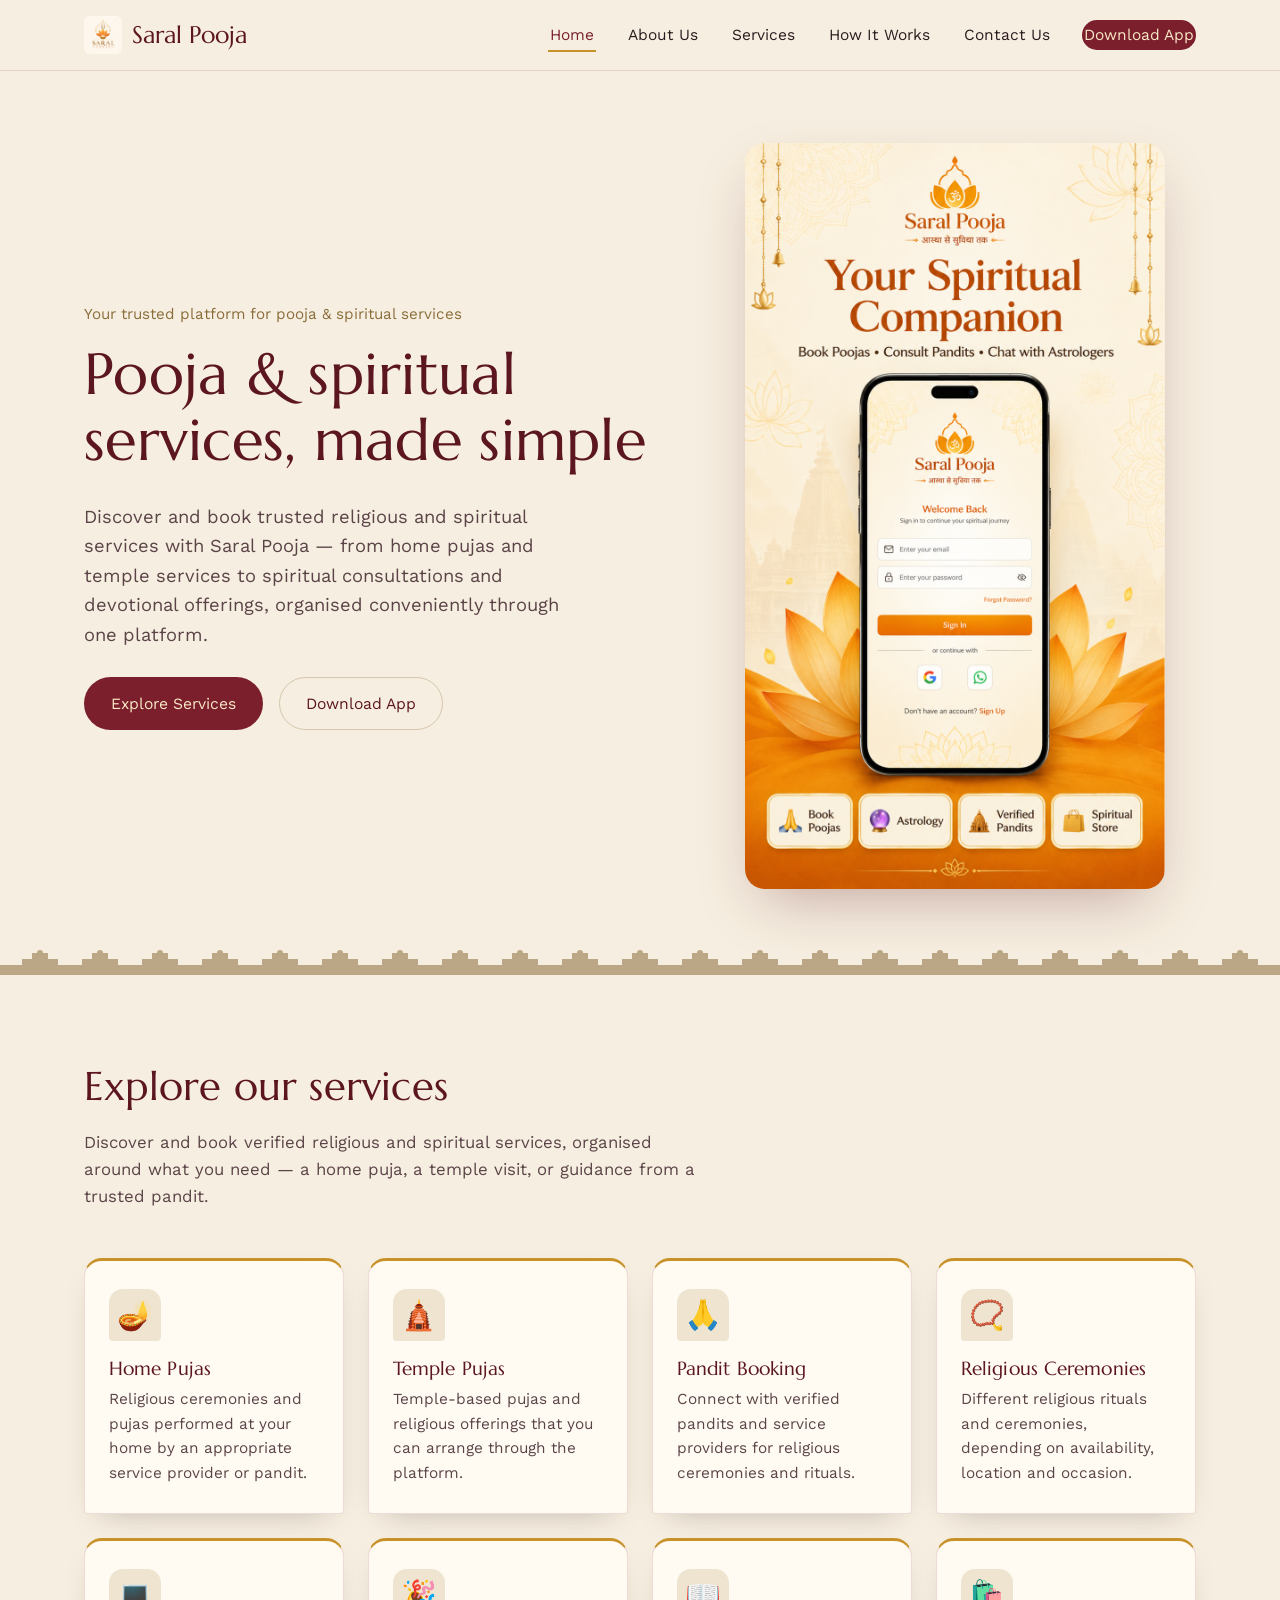
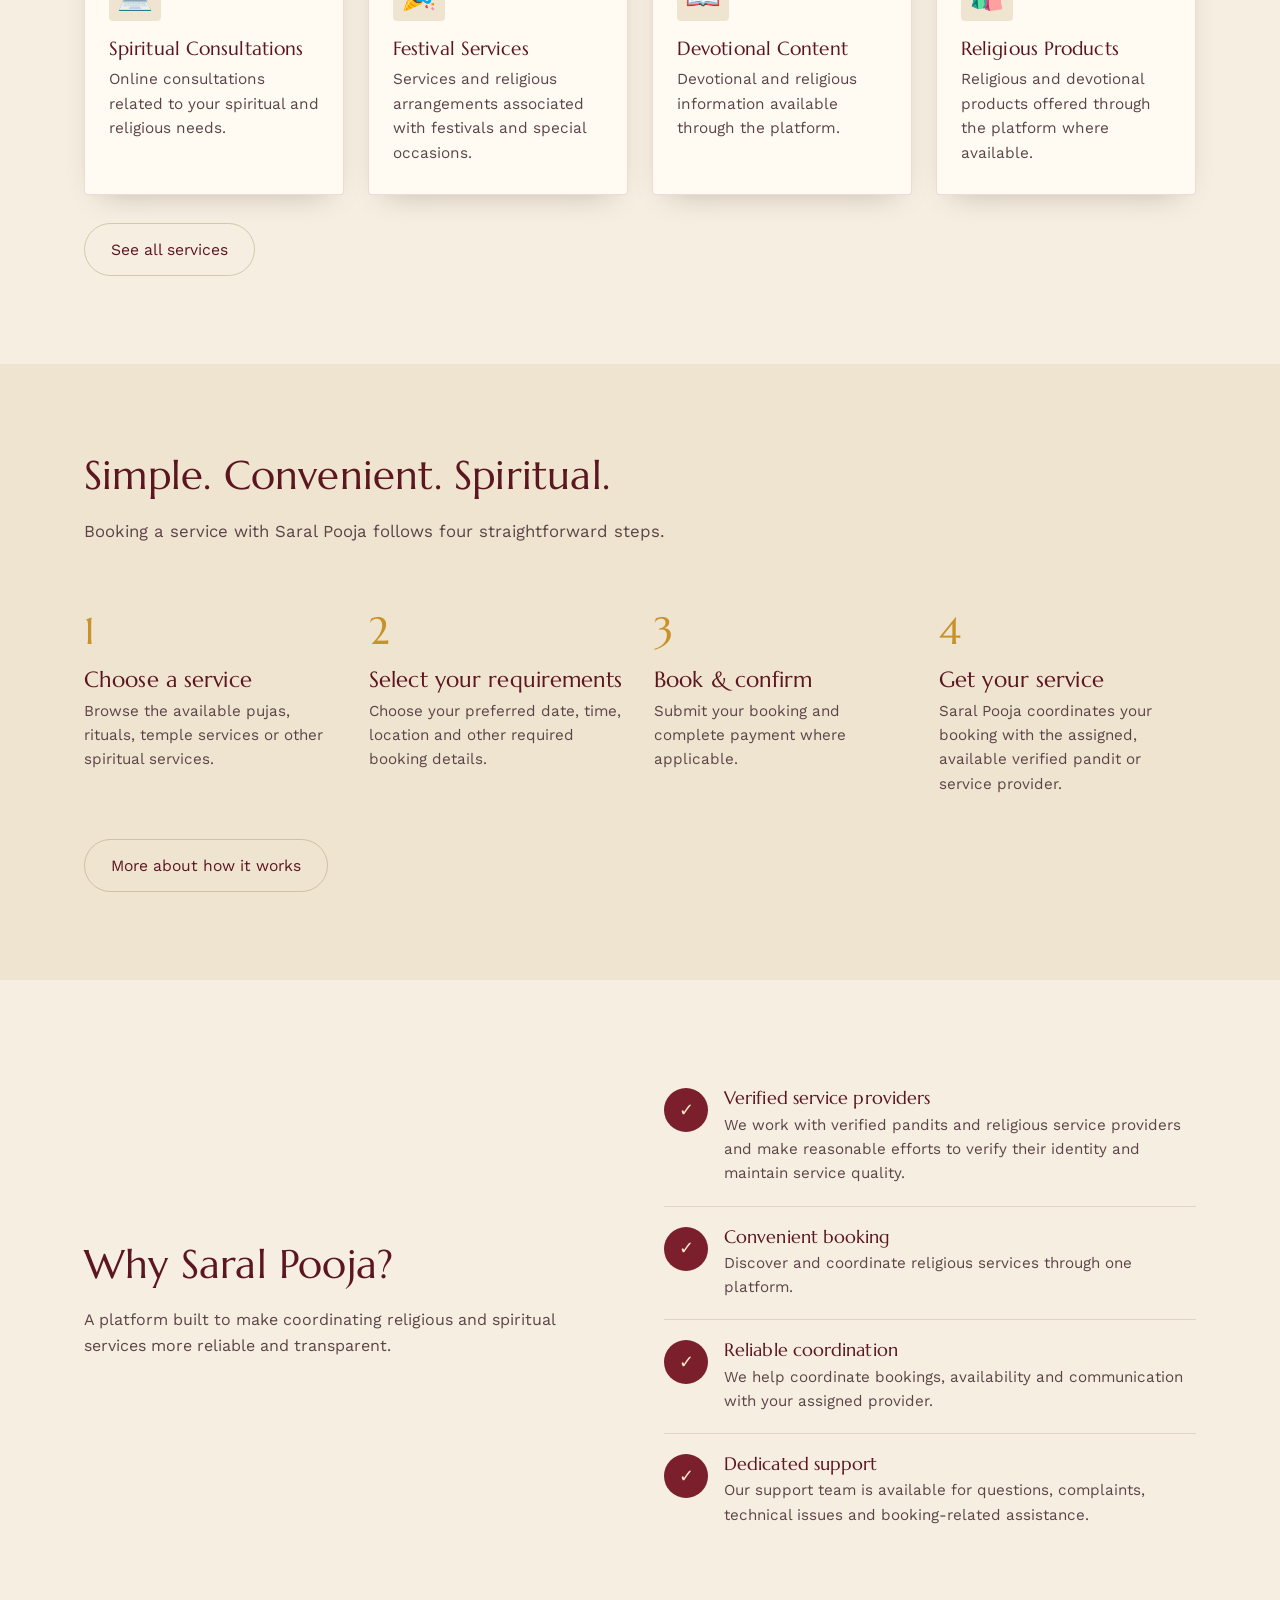
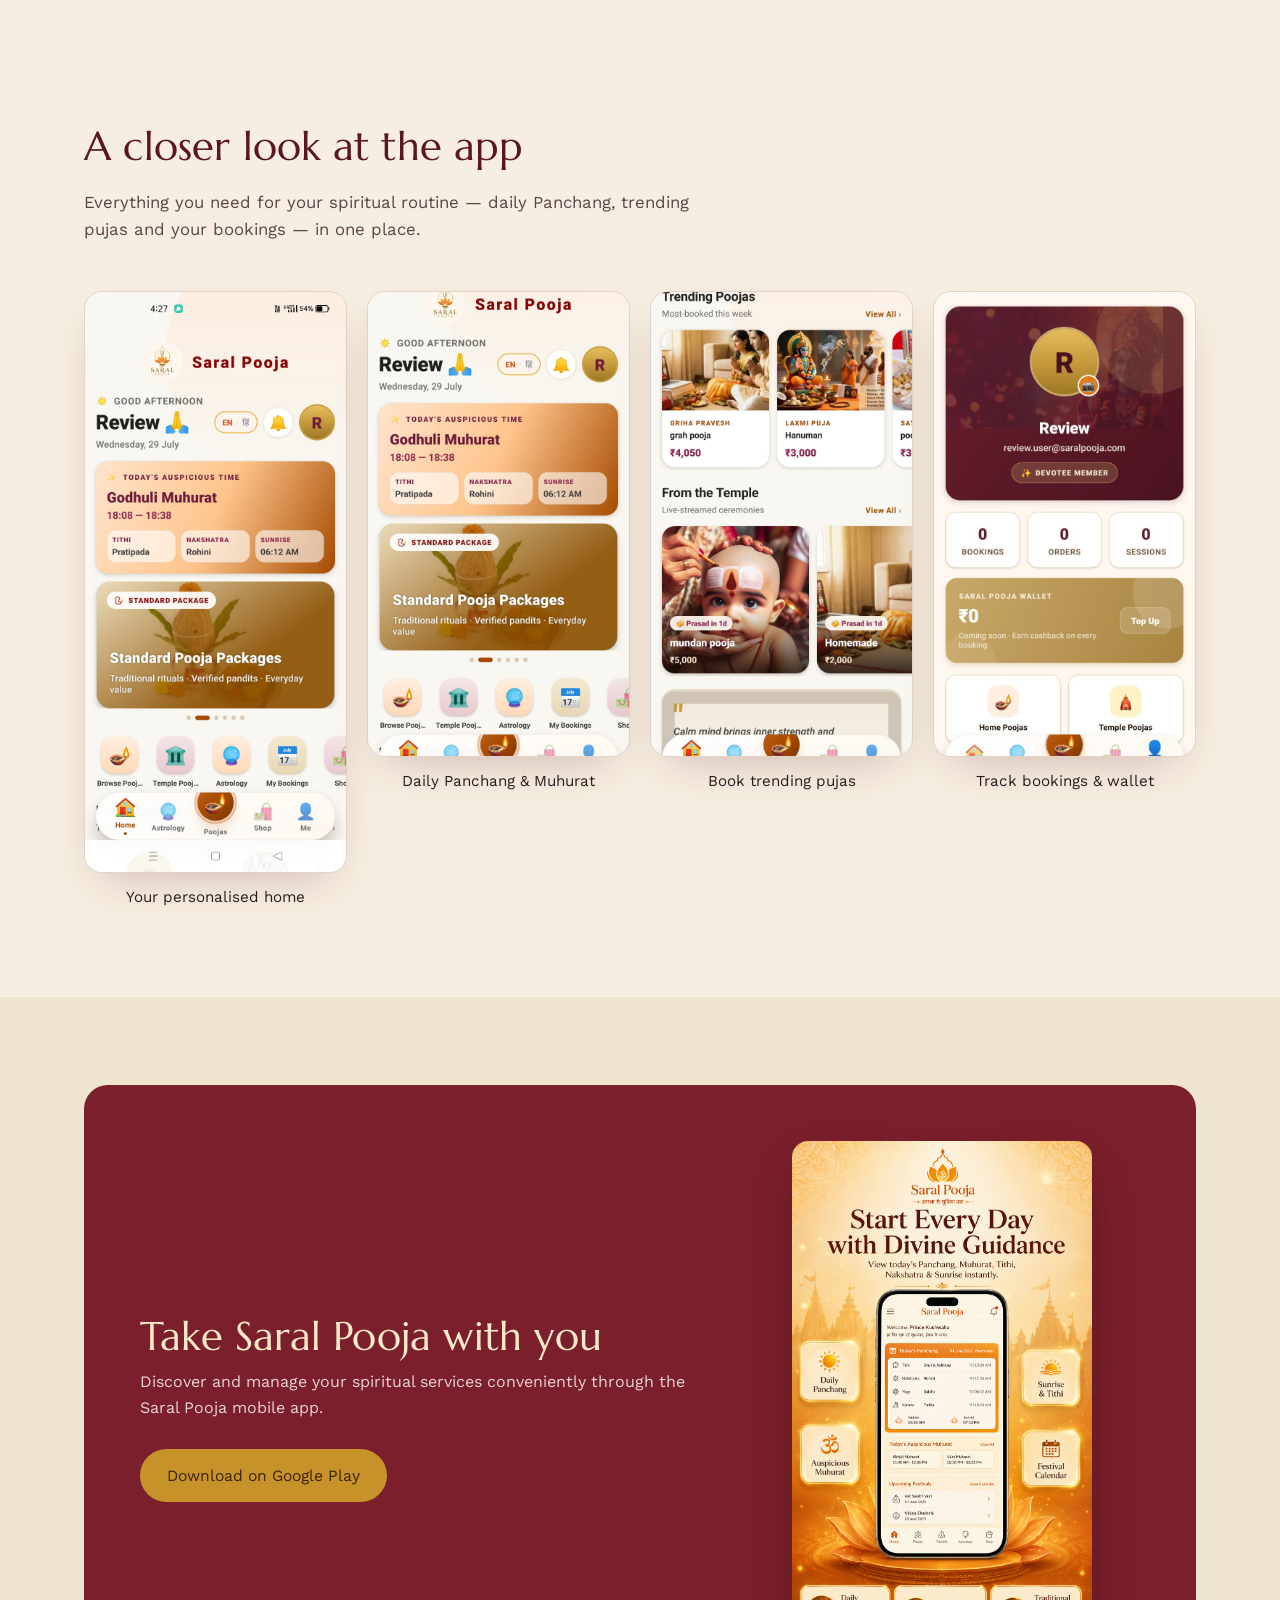
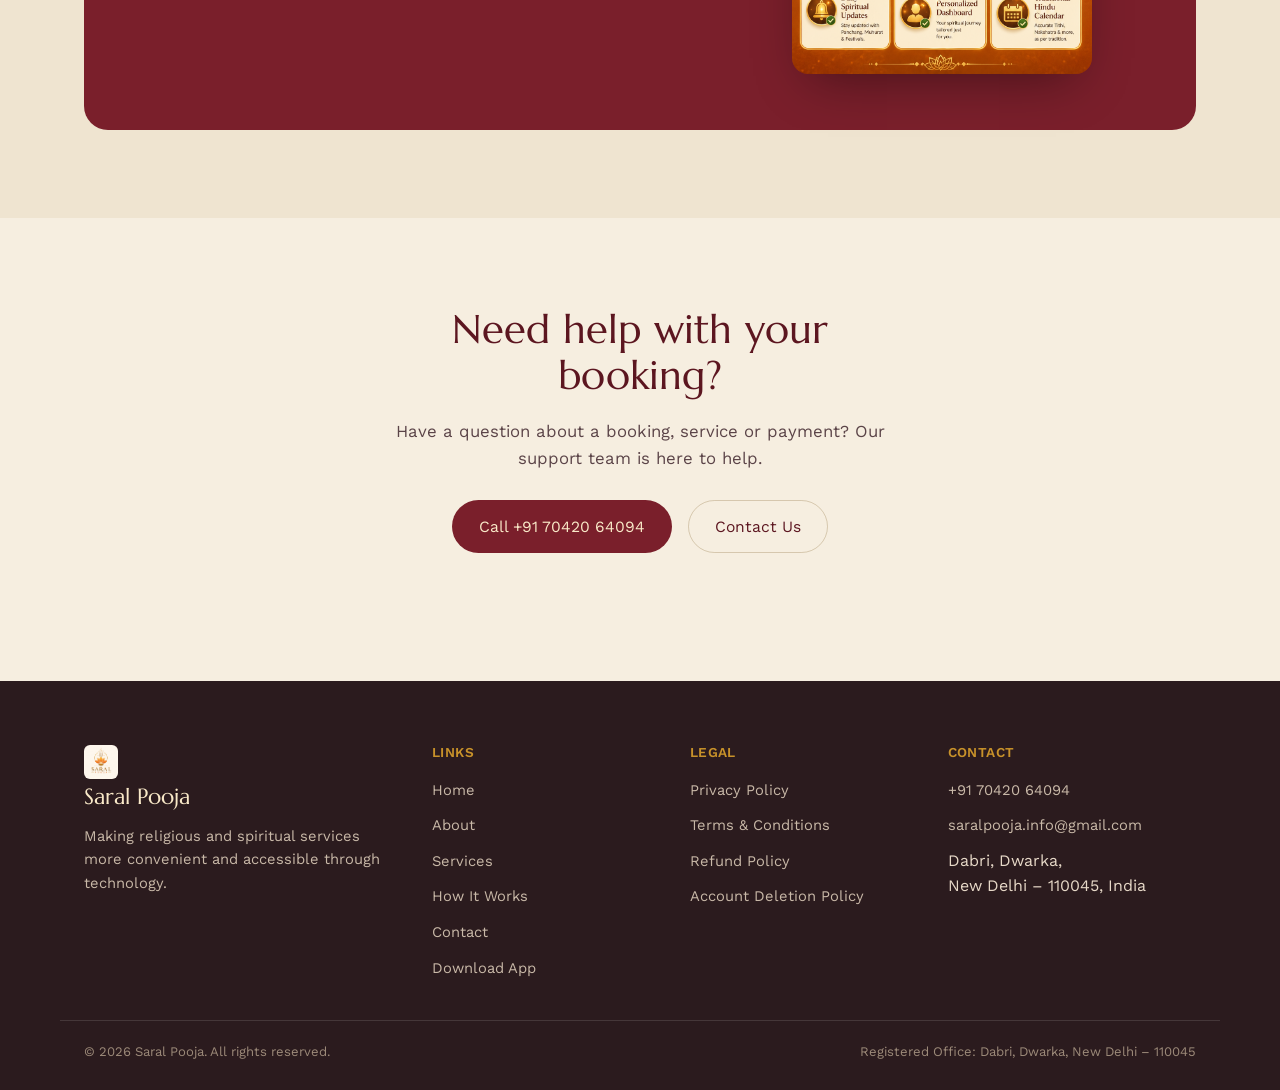
==== index.html @ f3ca4011 "first commit" ====
<!doctype html>
<html lang="en">
<head>
<meta charset="UTF-8">
<meta name="viewport" content="width=device-width, initial-scale=1.0">
<title>Saral Pooja — Pooja &amp; Spiritual Services, Made Simple</title>
<meta name="description" content="Saral Pooja makes it simple to discover and book religious and spiritual services with verified pandits and service providers.">
<link rel="preconnect" href="https://fonts.googleapis.com">
<link rel="preconnect" href="https://fonts.gstatic.com" crossorigin>
<link href="https://fonts.googleapis.com/css2?family=Marcellus&family=Work+Sans:wght@400;500;600;700&display=swap" rel="stylesheet">
<link rel="stylesheet" href="style.css">
<link rel="icon" type="image/png" href="images/sarallogo.png">
</head>
<body>
<a class="skip-link" href="#main">Skip to content</a>

<header class="site-header">
  <nav class="nav">
    <a href="index.html" class="brand">
      <img src="images/sarallogo.png" alt="Saral Pooja logo">
      Saral Pooja
    </a>
    <button class="nav-toggle" aria-label="Toggle navigation" aria-expanded="false"><span></span></button>
    <ul class="nav-links">
      <li><a href="index.html" class="active">Home</a></li>
      <li><a href="about.html">About Us</a></li>
      <li><a href="services.html">Services</a></li>
      <li><a href="how-it-works.html">How It Works</a></li>
      <li><a href="contact.html">Contact Us</a></li>
      <li><a href="download.html" class="nav-cta">Download App</a></li>
    </ul>
  </nav>
</header>

<main id="main">

  <!-- HERO -->
  <section class="hero">
    <div class="container hero-inner">
      <div>
        <div class="hero-eyebrow">Your trusted platform for pooja &amp; spiritual services</div>
        <h1>Pooja &amp; spiritual services, made simple</h1>
        <p class="lede">Discover and book trusted religious and spiritual services with Saral Pooja — from home pujas and temple services to spiritual consultations and devotional offerings, organised conveniently through one platform.</p>
        <div class="btn-row">
          <a href="services.html" class="btn btn-primary">Explore Services</a>
          <a href="download.html" class="btn btn-ghost">Download App</a>
        </div>
      </div>
      <div class="hero-art">
        <img src="images/grpahicimge2.png" alt="Saral Pooja — your spiritual companion: book poojas, consult pandits, chat with astrologers">
      </div>
    </div>
    <div class="temple-divider" aria-hidden="true"></div>
  </section>

  <!-- SERVICES -->
  <section id="services">
    <div class="container">
      <div class="section-head">
        <h2>Explore our services</h2>
        <p>Discover and book verified religious and spiritual services, organised around what you need — a home puja, a temple visit, or guidance from a trusted pandit.</p>
      </div>
      <div class="grid">
        <div class="card">
          <span class="icon">🪔</span>
          <h3>Home Pujas</h3>
          <p>Religious ceremonies and pujas performed at your home by an appropriate service provider or pandit.</p>
        </div>
        <div class="card">
          <span class="icon">🛕</span>
          <h3>Temple Pujas</h3>
          <p>Temple-based pujas and religious offerings that you can arrange through the platform.</p>
        </div>
        <div class="card">
          <span class="icon">🙏</span>
          <h3>Pandit Booking</h3>
          <p>Connect with verified pandits and service providers for religious ceremonies and rituals.</p>
        </div>
        <div class="card">
          <span class="icon">📿</span>
          <h3>Religious Ceremonies</h3>
          <p>Different religious rituals and ceremonies, depending on availability, location and occasion.</p>
        </div>
        <div class="card">
          <span class="icon">💻</span>
          <h3>Spiritual Consultations</h3>
          <p>Online consultations related to your spiritual and religious needs.</p>
        </div>
        <div class="card">
          <span class="icon">🎉</span>
          <h3>Festival Services</h3>
          <p>Services and religious arrangements associated with festivals and special occasions.</p>
        </div>
        <div class="card">
          <span class="icon">📖</span>
          <h3>Devotional Content</h3>
          <p>Devotional and religious information available through the platform.</p>
        </div>
        <div class="card">
          <span class="icon">🛍️</span>
          <h3>Religious Products</h3>
          <p>Religious and devotional products offered through the platform where available.</p>
        </div>
      </div>
      <div class="btn-row">
        <a href="services.html" class="btn btn-ghost">See all services</a>
      </div>
    </div>
  </section>

  <!-- HOW IT WORKS -->
  <section class="bg-band">
    <div class="container">
      <div class="section-head">
        <h2>Simple. Convenient. Spiritual.</h2>
        <p>Booking a service with Saral Pooja follows four straightforward steps.</p>
      </div>
      <div class="steps">
        <div class="step">
          <h3>Choose a service</h3>
          <p>Browse the available pujas, rituals, temple services or other spiritual services.</p>
        </div>
        <div class="step">
          <h3>Select your requirements</h3>
          <p>Choose your preferred date, time, location and other required booking details.</p>
        </div>
        <div class="step">
          <h3>Book &amp; confirm</h3>
          <p>Submit your booking and complete payment where applicable.</p>
        </div>
        <div class="step">
          <h3>Get your service</h3>
          <p>Saral Pooja coordinates your booking with the assigned, available verified pandit or service provider.</p>
        </div>
      </div>
      <div class="btn-row">
        <a href="how-it-works.html" class="btn btn-ghost">More about how it works</a>
      </div>
    </div>
  </section>

  <!-- WHY CHOOSE US -->
  <section>
    <div class="container split">
      <div>
        <h2>Why Saral Pooja?</h2>
        <p>A platform built to make coordinating religious and spiritual services more reliable and transparent.</p>
      </div>
      <div>
        <div class="feature">
          <span class="icon">✓</span>
          <div>
            <h3>Verified service providers</h3>
            <p>We work with verified pandits and religious service providers and make reasonable efforts to verify their identity and maintain service quality.</p>
          </div>
        </div>
        <div class="feature">
          <span class="icon">✓</span>
          <div>
            <h3>Convenient booking</h3>
            <p>Discover and coordinate religious services through one platform.</p>
          </div>
        </div>
        <div class="feature">
          <span class="icon">✓</span>
          <div>
            <h3>Reliable coordination</h3>
            <p>We help coordinate bookings, availability and communication with your assigned provider.</p>
          </div>
        </div>
        <div class="feature">
          <span class="icon">✓</span>
          <div>
            <h3>Dedicated support</h3>
            <p>Our support team is available for questions, complaints, technical issues and booking-related assistance.</p>
          </div>
        </div>
      </div>
    </div>
  </section>

  <!-- APP SCREENSHOTS -->
  <section>
    <div class="container">
      <div class="section-head">
        <h2>A closer look at the app</h2>
        <p>Everything you need for your spiritual routine — daily Panchang, trending pujas and your bookings — in one place.</p>
      </div>
      <div class="app-shots">
        <figure>
          <img src="images/imge1.jpeg" alt="App home screen with today's auspicious time">
          <figcaption>Your personalised home</figcaption>
        </figure>
        <figure>
          <img src="images/imge1169.JPG" alt="Daily Panchang, Tithi, Nakshatra and Sunrise">
          <figcaption>Daily Panchang &amp; Muhurat</figcaption>
        </figure>
        <figure>
          <img src="images/imge2169.JPG" alt="Trending poojas and live-streamed temple ceremonies">
          <figcaption>Book trending pujas</figcaption>
        </figure>
        <figure>
          <img src="images/imge4169.JPG" alt="Profile, bookings and wallet">
          <figcaption>Track bookings &amp; wallet</figcaption>
        </figure>
      </div>
    </div>
  </section>

  <!-- APP CTA -->
  <section class="bg-band">
    <div class="container">
      <div class="cta-band">
        <div>
          <h2>Take Saral Pooja with you</h2>
          <p>Discover and manage your spiritual services conveniently through the Saral Pooja mobile app.</p>
          <div class="btn-row">
            <a href="download.html" class="btn btn-gold">Download on Google Play</a>
          </div>
        </div>
        <div class="cta-art">
          <img src="images/graphicimge1.png" alt="Start every day with divine guidance — view today's Panchang, Muhurat, Tithi, Nakshatra and Sunrise instantly">
        </div>
      </div>
    </div>
  </section>

  <!-- CONTACT CTA -->
  <section>
    <div class="container">
      <div class="section-head" style="margin:0 auto; text-align:center; max-width:520px;">
        <h2>Need help with your booking?</h2>
        <p>Have a question about a booking, service or payment? Our support team is here to help.</p>
        <div class="btn-row" style="justify-content:center;">
          <a href="tel:+917042064094" class="btn btn-primary">Call +91 70420 64094</a>
          <a href="contact.html" class="btn btn-ghost">Contact Us</a>
        </div>
      </div>
    </div>
  </section>

</main>

<footer class="site-footer">
  <div class="container footer-grid">
    <div>
      <div class="footer-brand"><img src="images/sarallogo.png" alt="">Saral Pooja</div>
      <p>Making religious and spiritual services more convenient and accessible through technology.</p>
    </div>
    <div>
      <h4>LINKS</h4>
      <ul>
        <li><a href="index.html">Home</a></li>
        <li><a href="about.html">About</a></li>
        <li><a href="services.html">Services</a></li>
        <li><a href="how-it-works.html">How It Works</a></li>
        <li><a href="contact.html">Contact</a></li>
        <li><a href="download.html">Download App</a></li>
      </ul>
    </div>
    <div>
      <h4>LEGAL</h4>
      <ul>
        <li><a href="privacy-policy.html">Privacy Policy</a></li>
        <li><a href="terms.html">Terms &amp; Conditions</a></li>
        <li><a href="refund-policy.html">Refund Policy</a></li>
        <li><a href="account-deletion.html">Account Deletion Policy</a></li>
      </ul>
    </div>
    <div>
      <h4>CONTACT</h4>
      <ul>
        <li><a href="tel:+917042064094">+91 70420 64094</a></li>
        <li><a href="mailto:saralpooja.info@gmail.com">saralpooja.info@gmail.com</a></li>
        <li>Dabri, Dwarka,<br>New Delhi – 110045, India</li>
      </ul>
    </div>
  </div>
  <div class="footer-bottom">
    <span>© 2026 Saral Pooja. All rights reserved.</span>
    <span>Registered Office: Dabri, Dwarka, New Delhi – 110045</span>
  </div>
</footer>
<script src="script.js"></script>
</body>
</html>
---- style.css ----
/* =========================================================
   SARAL POOJA — Stylesheet
   Design language: temple sandstone + sindoor + marigold brass.
   Headings: Marcellus (carved, architectural serif)
   Body: Work Sans (clean, modern, highly legible)
   ========================================================= */

:root{
  /* --- Color tokens --- */
  --ink:        #2B1B1E;   /* deep maroon-black text */
  --ink-soft:   #5B4448;   /* secondary text */
  --maroon:     #7A1F2B;   /* primary brand — sindoor red */
  --maroon-dark:#5C1620;   /* hover / pressed */
  --gold:       #C8922A;   /* marigold / turmeric accent */
  --gold-light: #E8B84B;   /* highlight */
  --brass:      #8A6D3B;   /* secondary line / icon tone */
  --sandstone:  #F6EEE0;   /* page background */
  --sandstone-2:#EFE4D0;   /* slightly deeper background band */
  --card:       #FFFBF3;   /* card / surface background */
  --line:       rgba(122,31,43,0.14);
  --line-soft:  rgba(138,109,59,0.30);
  --shadow:     0 12px 30px -18px rgba(43,27,30,0.35);

  /* --- Type --- */
  --font-display: "Marcellus", "Cormorant Garamond", serif;
  --font-body: "Work Sans", -apple-system, BlinkMacSystemFont, sans-serif;

  --radius-arch: 18px 18px 4px 4px; /* doorway / arch feel on cards */
}

*, *::before, *::after{ box-sizing: border-box; }

html{ scroll-behavior: smooth; }

body{
  margin:0;
  font-family: var(--font-body);
  background: var(--sandstone);
  color: var(--ink);
  line-height: 1.6;
  -webkit-font-smoothing: antialiased;
}

img{ max-width:100%; display:block; }

a{ color: inherit; text-decoration: none; }

h1,h2,h3,h4{
  font-family: var(--font-display);
  font-weight: 400;
  color: var(--maroon-dark);
  line-height: 1.15;
  margin: 0 0 0.5em;
  letter-spacing: 0.005em;
}

h1{ font-size: clamp(2.4rem, 5vw, 3.6rem); }
h2{ font-size: clamp(1.8rem, 3.4vw, 2.5rem); }
h3{ font-size: 1.35rem; }

p{ margin: 0 0 1em; color: var(--ink-soft); max-width: 62ch; }

.container{
  width: 100%;
  max-width: 1160px;
  margin: 0 auto;
  padding: 0 24px;
}

section{ padding: 88px 0; }

.section-tight{ padding: 56px 0; }

.section-head{
  max-width: 620px;
  margin-bottom: 48px;
}

.section-head p{ font-size: 1.05rem; }

.bg-band{ background: var(--sandstone-2); }
.bg-maroon{ background: var(--maroon); color: #F6EEE0; }
.bg-maroon h1, .bg-maroon h2, .bg-maroon h3{ color: #F9E9C8; }
.bg-maroon p{ color: #E9D3D6; }

/* =========================================================
   SKIP LINK / FOCUS
   ========================================================= */
.skip-link{
  position:absolute; left:-999px; top:0; background:var(--maroon); color:#fff;
  padding:10px 16px; z-index:200; border-radius: 0 0 8px 0;
}
.skip-link:focus{ left:0; }

:focus-visible{
  outline: 2px solid var(--gold);
  outline-offset: 3px;
}

/* =========================================================
   HEADER / NAV
   ========================================================= */
.site-header{
  position: sticky; top:0; z-index: 100;
  background: rgba(246,238,224,0.92);
  backdrop-filter: blur(8px);
  border-bottom: 1px solid var(--line);
}

.nav{
  display:flex; align-items:center; justify-content:space-between;
  padding: 16px 24px;
  max-width: 1160px;
  margin: 0 auto;
}

.brand{
  display:flex; align-items:center; gap:10px;
  font-family: var(--font-display);
  font-size: 1.5rem;
  color: var(--maroon-dark);
}
.brand svg{ width:30px; height:30px; flex-shrink:0; }
.brand img{ width:38px; height:38px; flex-shrink:0; object-fit:contain; border-radius:6px; }

.nav-links{
  display:flex; align-items:center; gap:30px;
  list-style:none; margin:0; padding:0;
}
.nav-links a{
  font-size: 0.97rem;
  color: var(--ink);
  padding: 6px 2px;
  border-bottom: 2px solid transparent;
  transition: border-color .2s ease, color .2s ease;
}
.nav-links a:hover{ color: var(--maroon); }
.nav-links a.active{ color: var(--maroon); border-color: var(--gold); }

.nav-cta{
  background: var(--maroon);
  color: #F9E9C8 !important;
  padding: 10px 20px;
  border-radius: 999px;
  font-size: 0.92rem;
  border-bottom: none !important;
  transition: background .2s ease;
}
.nav-cta:hover{ background: var(--maroon-dark); }

.nav-toggle{
  display:none;
  background:none; border:none; cursor:pointer;
  width: 40px; height:40px;
  align-items:center; justify-content:center;
}
.nav-toggle span, .nav-toggle::before, .nav-toggle::after{
  content:""; display:block; width:22px; height:2px; background:var(--maroon-dark);
  position:relative; transition: transform .2s ease, opacity .2s ease;
}
.nav-toggle::before{ transform: translateY(-7px); }
.nav-toggle::after{ transform: translateY(5px); }
.nav-toggle.open span{ opacity:0; }
.nav-toggle.open::before{ transform: rotate(45deg); }
.nav-toggle.open::after{ transform: rotate(-45deg) translateY(0); top:-2px; }

@media (max-width: 860px){
  .nav-toggle{ display:flex; }
  .nav-links{
    position:absolute; top:100%; left:0; right:0;
    background: var(--card);
    flex-direction:column; align-items:flex-start;
    padding: 12px 24px 24px;
    border-bottom: 1px solid var(--line);
    display:none;
    gap: 14px;
  }
  .nav-links.open{ display:flex; }
  .nav-cta{ margin-top:6px; }
}

/* =========================================================
   BUTTONS
   ========================================================= */
.btn{
  display:inline-flex; align-items:center; gap:8px;
  padding: 13px 26px;
  border-radius: 999px;
  font-size: 0.98rem;
  font-family: var(--font-body);
  cursor:pointer;
  border: 1px solid transparent;
  transition: transform .15s ease, background .2s ease, color .2s ease, border-color .2s ease;
}
.btn:hover{ transform: translateY(-1px); }

.btn-primary{ background: var(--maroon); color: #F9E9C8; }
.btn-primary:hover{ background: var(--maroon-dark); }

.btn-ghost{
  background: transparent; color: var(--maroon-dark);
  border-color: var(--line-soft);
}
.btn-ghost:hover{ border-color: var(--maroon); }

.btn-gold{ background: var(--gold); color: #3B2405; }
.btn-gold:hover{ background: var(--gold-light); }

.btn-row{ display:flex; gap:16px; flex-wrap:wrap; margin-top: 28px; }

/* =========================================================
   HERO
   ========================================================= */
.hero{
  padding: 72px 0 0;
  overflow:hidden;
}
.hero-inner{
  display:grid;
  grid-template-columns: 1.1fr 0.9fr;
  gap: 40px;
  align-items:center;
}
.hero-eyebrow{
  color: var(--brass);
  font-size: 0.95rem;
  margin-bottom: 14px;
}
.hero p.lede{ font-size: 1.15rem; max-width: 46ch; }

.hero-art{ display:flex; justify-content:center; }
.hero-art svg{ width: 100%; max-width: 420px; height:auto; }
.hero-art img{ width:100%; max-width:420px; height:auto; border-radius:20px; box-shadow:0 24px 60px -18px rgba(92,22,32,0.35); }

/* App screenshots gallery */
.app-shots{ display:grid; grid-template-columns:repeat(4,1fr); gap:20px; margin-top:10px; }
.app-shots figure{ margin:0; text-align:center; }
.app-shots img{
  width:100%; height:auto; border-radius:18px;
  border:1px solid var(--line);
  box-shadow:0 18px 44px -20px rgba(92,22,32,0.3);
}
.app-shots figcaption{ margin-top:12px; font-size:0.95rem; color:var(--ink); }
@media (max-width: 900px){ .app-shots{ grid-template-columns:repeat(2,1fr); } }
@media (max-width: 480px){ .app-shots{ grid-template-columns:1fr; max-width:320px; margin-inline:auto; } }
.footer-brand img{ width:34px; height:34px; vertical-align:middle; margin-right:8px; border-radius:6px; }
.cta-art{ display:flex; justify-content:center; }
.cta-art img{ width:100%; max-width:300px; height:auto; border-radius:16px; box-shadow:0 20px 50px -18px rgba(0,0,0,0.45); }

@media (max-width: 860px){
  .hero-inner{ grid-template-columns: 1fr; }
  .hero-art{ order:-1; max-width: 280px; margin: 0 auto 12px; }
}

/* Signature temple-skyline divider — used once, deliberately */
.temple-divider{
  width:100%; height: 30px;
  margin-top: 56px;
  background-repeat: repeat-x;
  background-position: bottom;
  background-size: 60px 30px;
  background-image: url("data:image/svg+xml;utf8,<svg xmlns='http://www.w3.org/2000/svg' width='60' height='30' viewBox='0 0 60 30'><path d='M0 30 L0 20 L12 20 L12 14 L22 14 L22 8 L27 8 A3 3 0 0 1 33 8 L38 8 L38 14 L48 14 L48 20 L60 20 L60 30 Z' fill='%238A6D3B' opacity='0.55'/></svg>");
}

/* =========================================================
   CARDS — service cards use an "arch/doorway" silhouette
   ========================================================= */
.grid{
  display:grid;
  gap: 24px;
  grid-template-columns: repeat(4, 1fr);
}
@media (max-width: 980px){ .grid{ grid-template-columns: repeat(2, 1fr); } }
@media (max-width: 560px){ .grid{ grid-template-columns: 1fr; } }

.grid-3{ grid-template-columns: repeat(3, 1fr); }
@media (max-width: 980px){ .grid-3{ grid-template-columns: repeat(2,1fr);} }
@media (max-width: 560px){ .grid-3{ grid-template-columns: 1fr; } }

.card{
  background: var(--card);
  border: 1px solid var(--line);
  border-top: 3px solid var(--gold);
  border-radius: var(--radius-arch);
  padding: 28px 24px;
  box-shadow: var(--shadow);
}

.card .icon{
  font-size: 1.8rem;
  display:inline-flex;
  width: 52px; height:52px;
  align-items:center; justify-content:center;
  background: var(--sandstone-2);
  border-radius: 14px 14px 4px 4px;
  margin-bottom: 16px;
}

.card h3{ margin-bottom: 8px; font-size: 1.2rem; }
.card p{ font-size: 0.96rem; margin-bottom: 0; }
.card .avail{
  display:block; margin-top:10px; font-size: 0.82rem; color: var(--brass);
  font-style: italic;
}

/* =========================================================
   STEPS (How it works) — numbering is justified: real sequence
   ========================================================= */
.steps{
  display:grid; grid-template-columns: repeat(4, 1fr); gap: 28px;
  counter-reset: step;
}
@media (max-width: 860px){ .steps{ grid-template-columns: repeat(2,1fr);} }
@media (max-width: 560px){ .steps{ grid-template-columns: 1fr;} }

.step{ position:relative; padding-top: 8px; }
.step::before{
  counter-increment: step;
  content: counter(step);
  font-family: var(--font-display);
  font-size: 2.4rem;
  color: var(--gold);
  display:block;
  margin-bottom: 6px;
}
.step h3{ margin-bottom:6px; }
.step p{ font-size: 0.95rem; }

/* =========================================================
   WHY / FEATURE LIST
   ========================================================= */
.feature{
  display:flex; gap:16px; align-items:flex-start;
  padding: 20px 0;
  border-bottom: 1px solid var(--line);
}
.feature:last-child{ border-bottom:none; }
.feature .icon{
  flex-shrink:0; width:44px; height:44px; border-radius:50%;
  background: var(--maroon); color:#F9E9C8;
  display:flex; align-items:center; justify-content:center;
  font-family: var(--font-display); font-size:1.1rem;
}
.feature h3{ font-size: 1.1rem; margin-bottom:4px; }
.feature p{ margin:0; font-size:0.95rem; }

/* =========================================================
   APP / CONTACT CTA BAND
   ========================================================= */
.cta-band{
  background: var(--maroon);
  border-radius: 24px;
  padding: 56px;
  color: #F9E9C8;
  display:grid; grid-template-columns: 1.3fr 0.9fr; gap: 32px; align-items:center;
}
.cta-band h2{ color:#F9E9C8; margin-bottom: 10px; }
.cta-band p{ color:#E9D3D6; }
@media (max-width: 780px){ .cta-band{ grid-template-columns:1fr; padding: 36px 24px; text-align:left;} }

.placeholder-note{
  font-size: 0.8rem; color: var(--brass); font-style: italic; margin-top: 10px;
}

/* =========================================================
   FOOTER
   ========================================================= */
.site-footer{
  background: var(--ink);
  color: #E7D9C8;
  padding: 64px 0 28px;
  margin-top: 40px;
}
.footer-grid{
  display:grid; grid-template-columns: 1.4fr 1fr 1fr 1.1fr; gap: 32px;
}
@media (max-width: 780px){ .footer-grid{ grid-template-columns: 1fr 1fr; } }
@media (max-width: 480px){ .footer-grid{ grid-template-columns: 1fr; } }

.footer-grid h4{
  font-family: var(--font-body); font-weight:600; font-size:0.85rem;
  letter-spacing: 0.03em; color: #C8922A; margin-bottom: 16px;
}
.footer-brand{ font-family: var(--font-display); font-size:1.4rem; color:#F9E9C8; margin-bottom:10px; }
.footer-grid p, .footer-grid a{ color:#C9B9A8; font-size:0.92rem; }
.footer-grid ul{ list-style:none; margin:0; padding:0; display:flex; flex-direction:column; gap:10px; }
.footer-grid a:hover{ color:#F9E9C8; }

.footer-bottom{
  max-width:1160px; margin: 40px auto 0; padding: 20px 24px 0;
  border-top: 1px solid rgba(255,255,255,0.12);
  font-size: 0.82rem; color:#9C8A79;
  display:flex; justify-content:space-between; flex-wrap:wrap; gap:10px;
}

/* =========================================================
   LEGAL / POLICY PAGES
   ========================================================= */
.legal-header{
  background: var(--sandstone-2);
  padding: 64px 0 40px;
  border-bottom: 1px solid var(--line);
}
.legal-header .dates{ color: var(--brass); font-size: 0.92rem; }

.legal-body{ padding: 56px 0 96px; }
.legal-layout{ display:grid; grid-template-columns: 260px 1fr; gap: 56px; align-items:start; }
@media (max-width: 900px){ .legal-layout{ grid-template-columns: 1fr; } }

.legal-toc{
  position: sticky; top: 100px;
  background: var(--card);
  border: 1px solid var(--line);
  border-radius: var(--radius-arch);
  padding: 20px;
  max-height: 70vh;
  overflow-y:auto;
}
.legal-toc h4{ font-size:0.82rem; letter-spacing:0.03em; color:var(--brass); margin-bottom:12px; }
.legal-toc ol{ margin:0; padding-left: 18px; display:flex; flex-direction:column; gap:8px; }
.legal-toc a{ font-size: 0.86rem; color: var(--ink-soft); }
.legal-toc a:hover{ color: var(--maroon); }

.legal-content h2{
  font-size: 1.3rem; margin-top: 40px; padding-top: 6px;
  scroll-margin-top: 100px;
}
.legal-content h2:first-child{ margin-top:0; }
.legal-content p{ max-width: 74ch; font-size:0.98rem; }
.legal-content ul{ max-width:74ch; color:var(--ink-soft); font-size:0.98rem; padding-left: 20px; }
.legal-content li{ margin-bottom:6px; }
.legal-content .addr{
  background: var(--card); border:1px solid var(--line); border-left:3px solid var(--gold);
  padding: 16px 20px; border-radius: 4px 14px 14px 4px; max-width: 46ch;
}

/* =========================================================
   CONTACT PAGE
   ========================================================= */
.contact-grid{
  display:grid; grid-template-columns: 1fr 1fr; gap: 48px; align-items:start;
}
@media (max-width: 860px){ .contact-grid{ grid-template-columns:1fr; } }

.form-field{ margin-bottom: 18px; }
.form-field label{ display:block; font-size:0.88rem; margin-bottom:6px; color: var(--ink); }
.form-field input, .form-field textarea, .form-field select{
  width:100%; padding: 12px 14px; border-radius: 8px;
  border: 1px solid var(--line-soft); background: var(--card);
  font-family: var(--font-body); font-size: 0.96rem; color: var(--ink);
}
.form-field textarea{ min-height: 120px; resize: vertical; }
.form-note{
  font-size:0.85rem; color: var(--brass); font-style: italic; margin-top: 6px;
}
.form-success{
  display:none; background: #EAF3E5; border:1px solid #B9D6A9; color:#33532A;
  padding: 14px 18px; border-radius: 10px; margin-top: 16px; font-size:0.92rem;
}
.form-success.show{ display:block; }

.form-error{
  display:none; background: #F7E6E2; border:1px solid #E3B3A6; color:#7A2B1B;
  padding: 14px 18px; border-radius: 10px; margin-top: 16px; font-size:0.92rem;
}
.form-error.show{ display:block; }

.contact-card{
  background: var(--card); border:1px solid var(--line); border-top:3px solid var(--gold);
  border-radius: var(--radius-arch); padding: 28px;
}
.contact-line{ display:flex; gap:14px; align-items:flex-start; padding: 14px 0; border-bottom:1px solid var(--line); }
.contact-line:last-child{ border-bottom:none; }
.contact-line .icon{ font-size:1.3rem; }
.contact-line h4{ font-family:var(--font-body); font-weight:600; font-size:0.85rem; margin:0 0 2px; color:var(--ink); }
.contact-line p{ margin:0; font-size:0.94rem; }

/* =========================================================
   MISC PAGE HEADERS (about / services / how-it-works / download)
   ========================================================= */
.page-header{
  padding: 70px 0 30px;
}
.page-header .kicker{ color: var(--brass); font-size:0.95rem; margin-bottom: 10px; }

.disclaimer-box{
  background: var(--sandstone-2);
  border-left: 3px solid var(--maroon);
  border-radius: 4px 14px 14px 4px;
  padding: 22px 26px;
  margin-top: 20px;
}
.disclaimer-box p{ margin:0; font-size:0.95rem; }

.split{
  display:grid; grid-template-columns: 1fr 1fr; gap: 48px; align-items:center;
}
@media (max-width: 860px){ .split{ grid-template-columns:1fr; } }

.avail-list{ columns: 2; column-gap: 32px; padding-left:18px; color:var(--ink-soft); }
@media (max-width:640px){ .avail-list{ columns:1; } }
.avail-list li{ break-inside: avoid; margin-bottom:8px; }

.badge{
  display:inline-block; font-size:0.78rem; padding:4px 12px; border-radius:999px;
  background: var(--sandstone-2); color: var(--brass); border:1px solid var(--line-soft);
  margin-bottom: 14px;
}
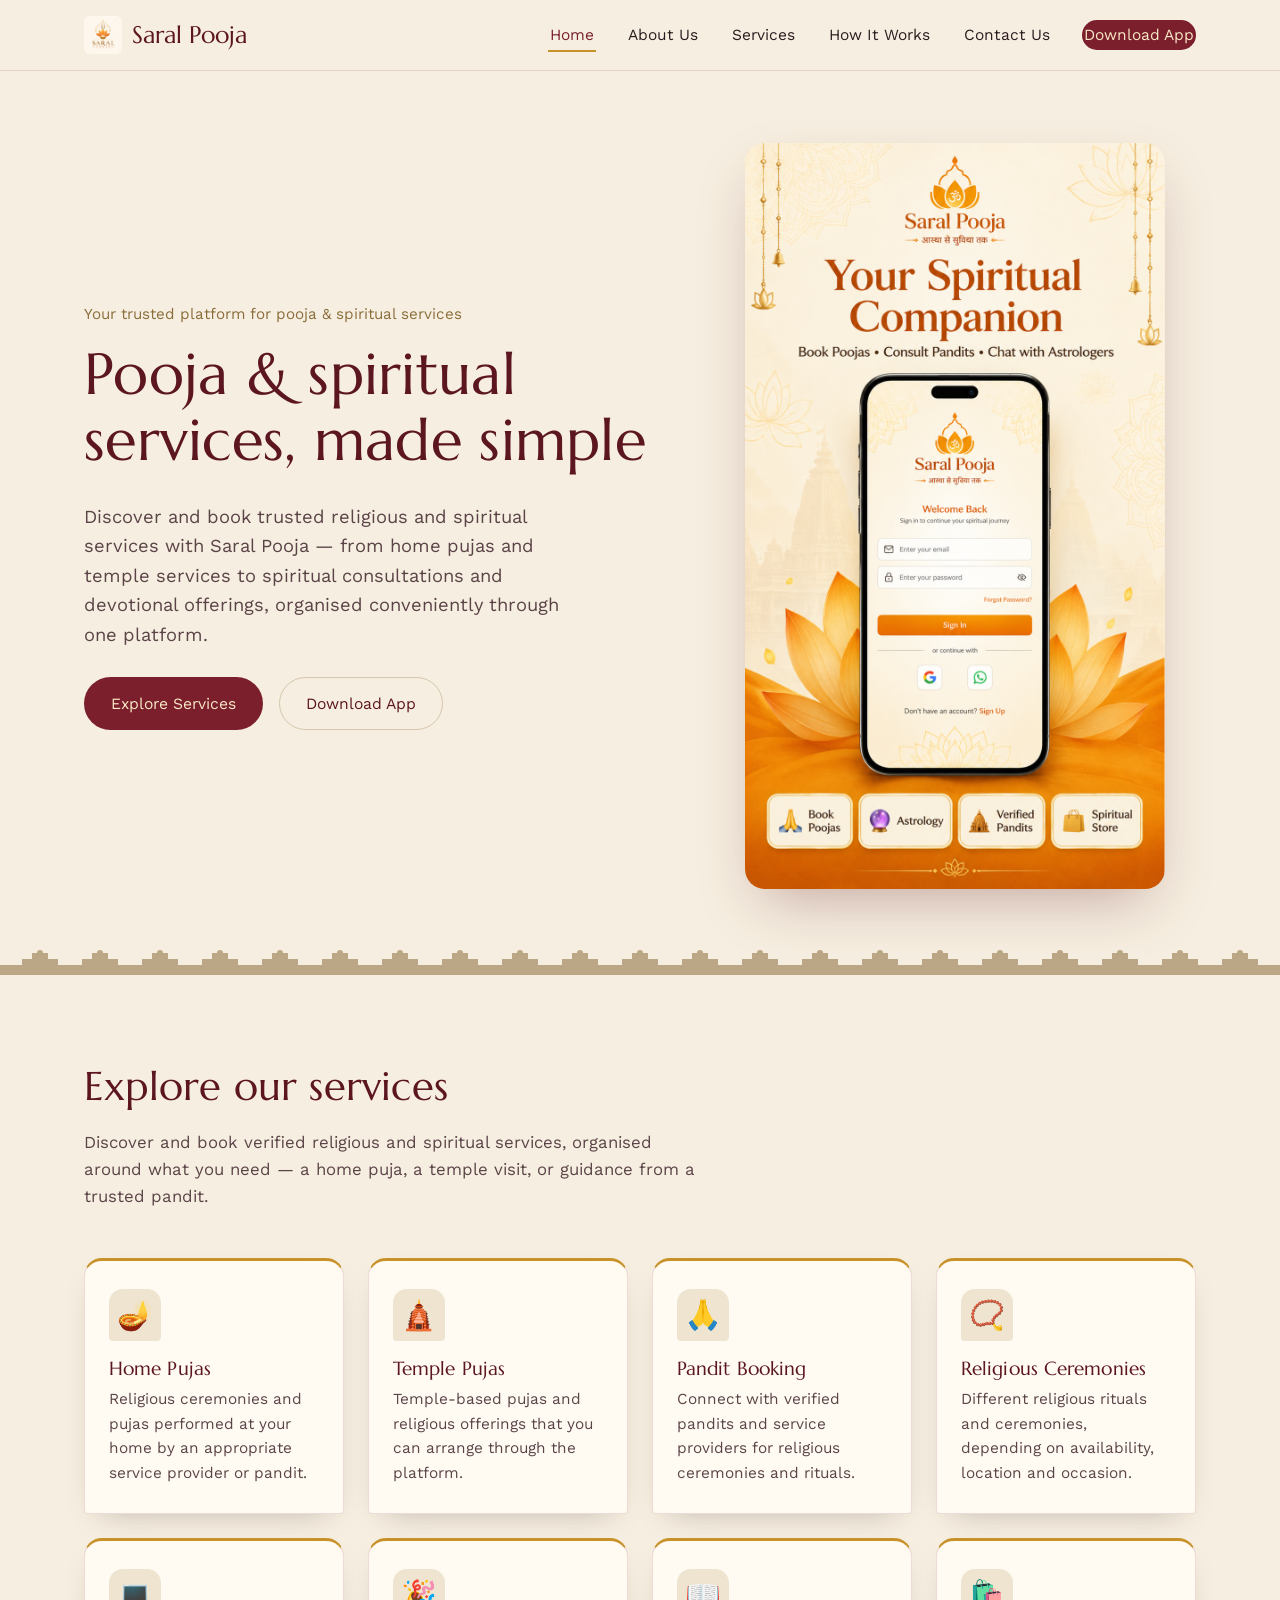
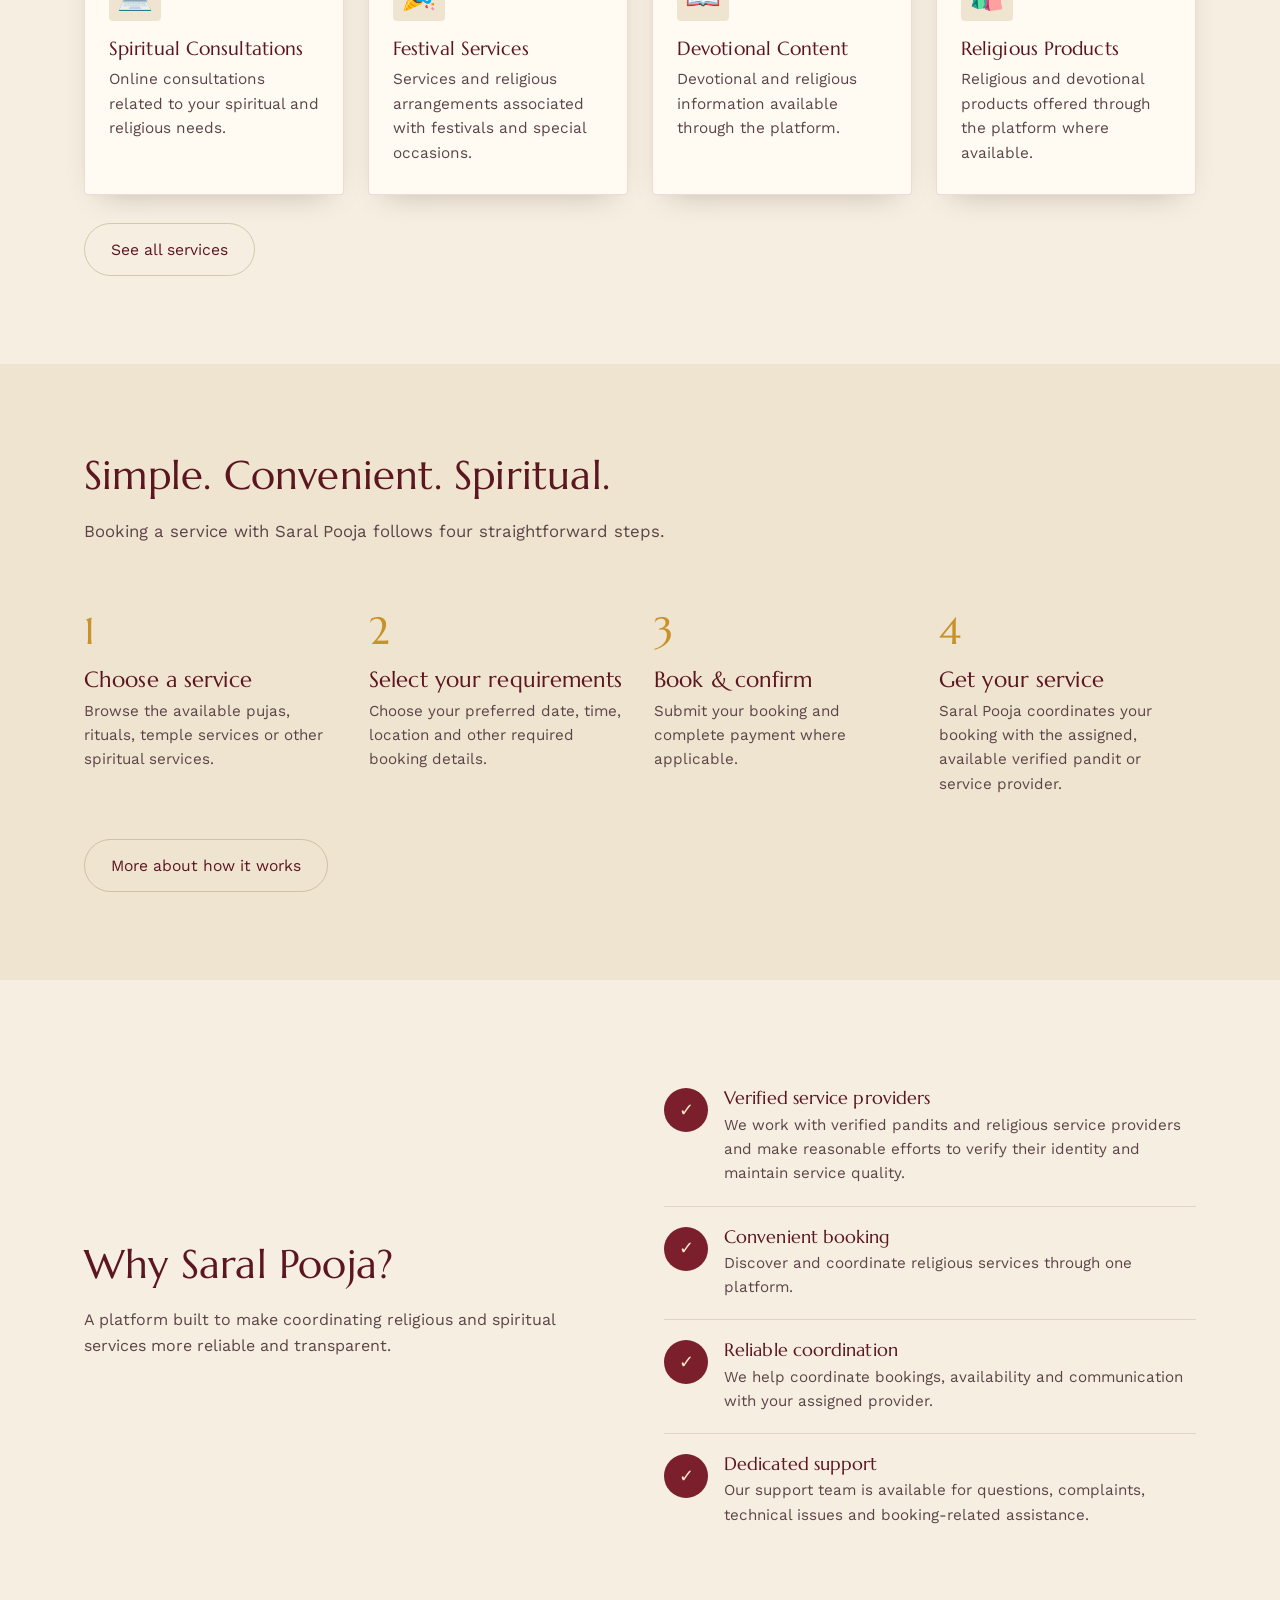
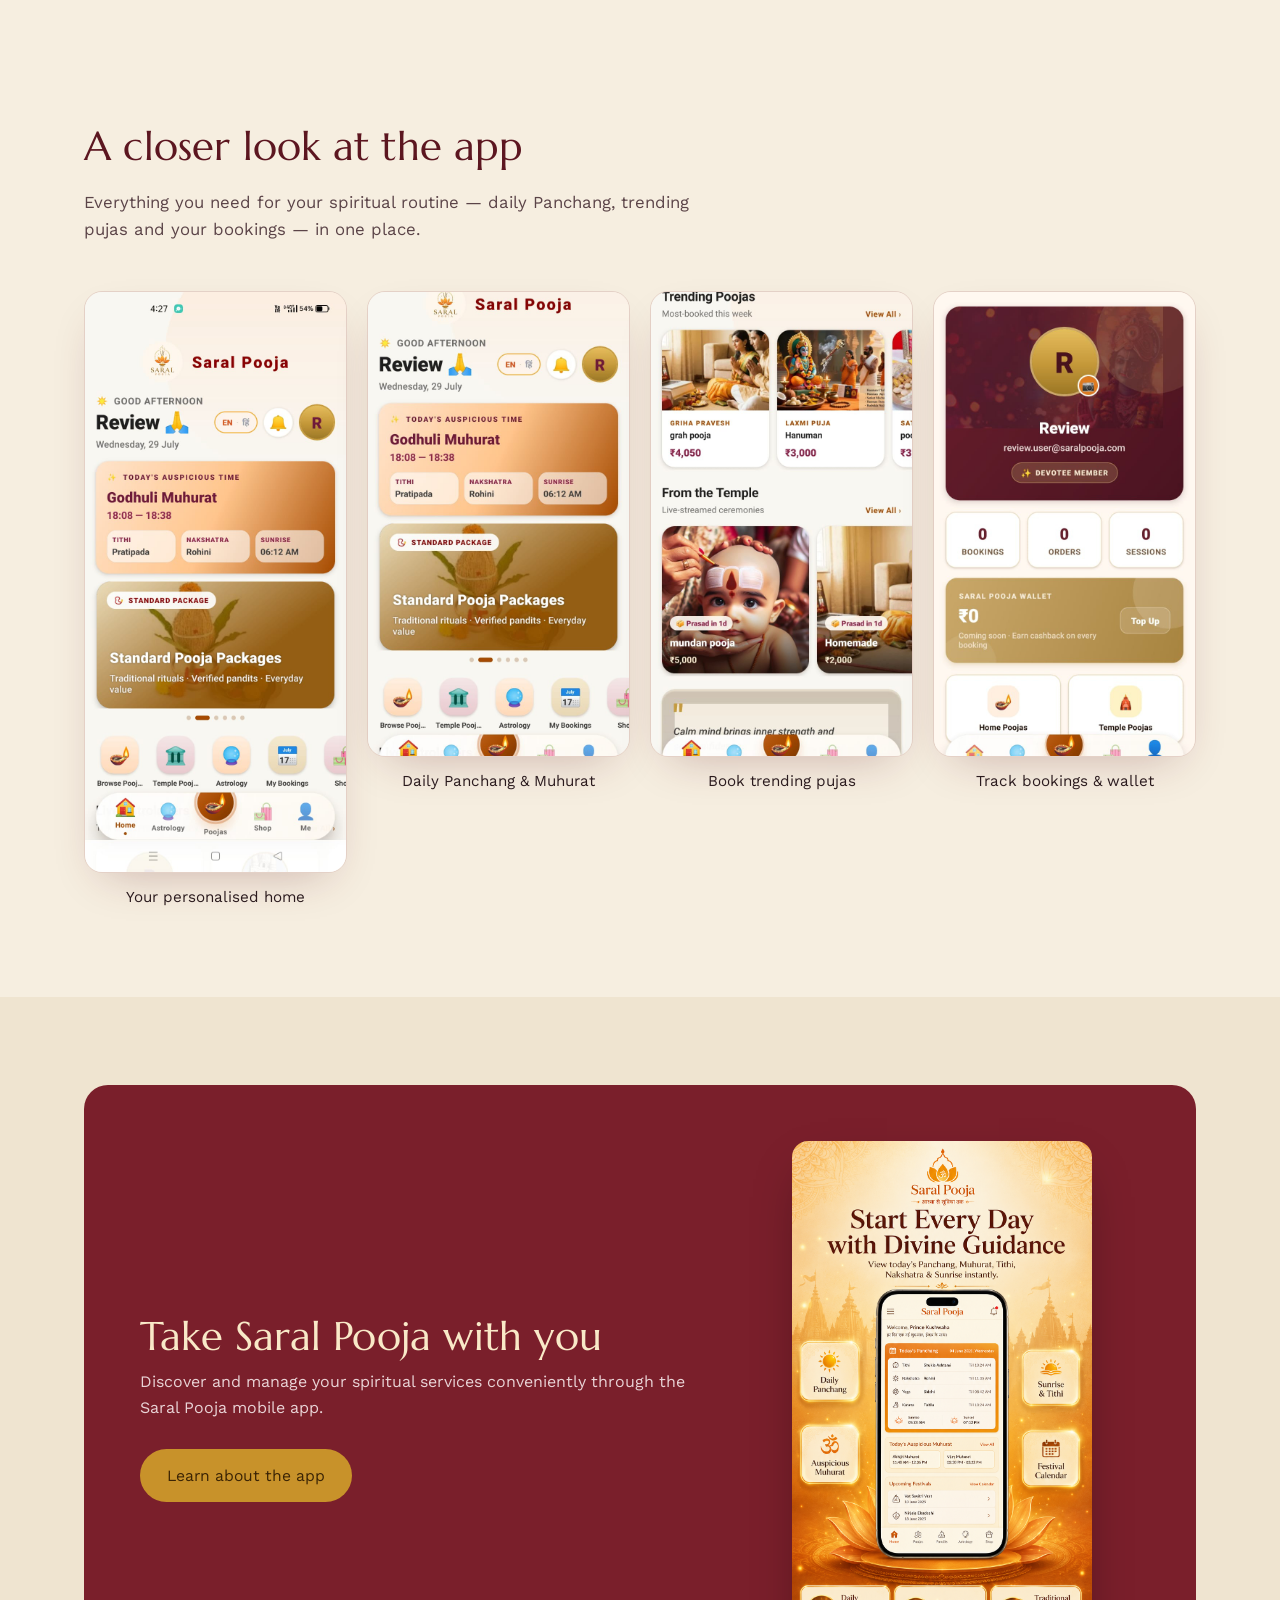
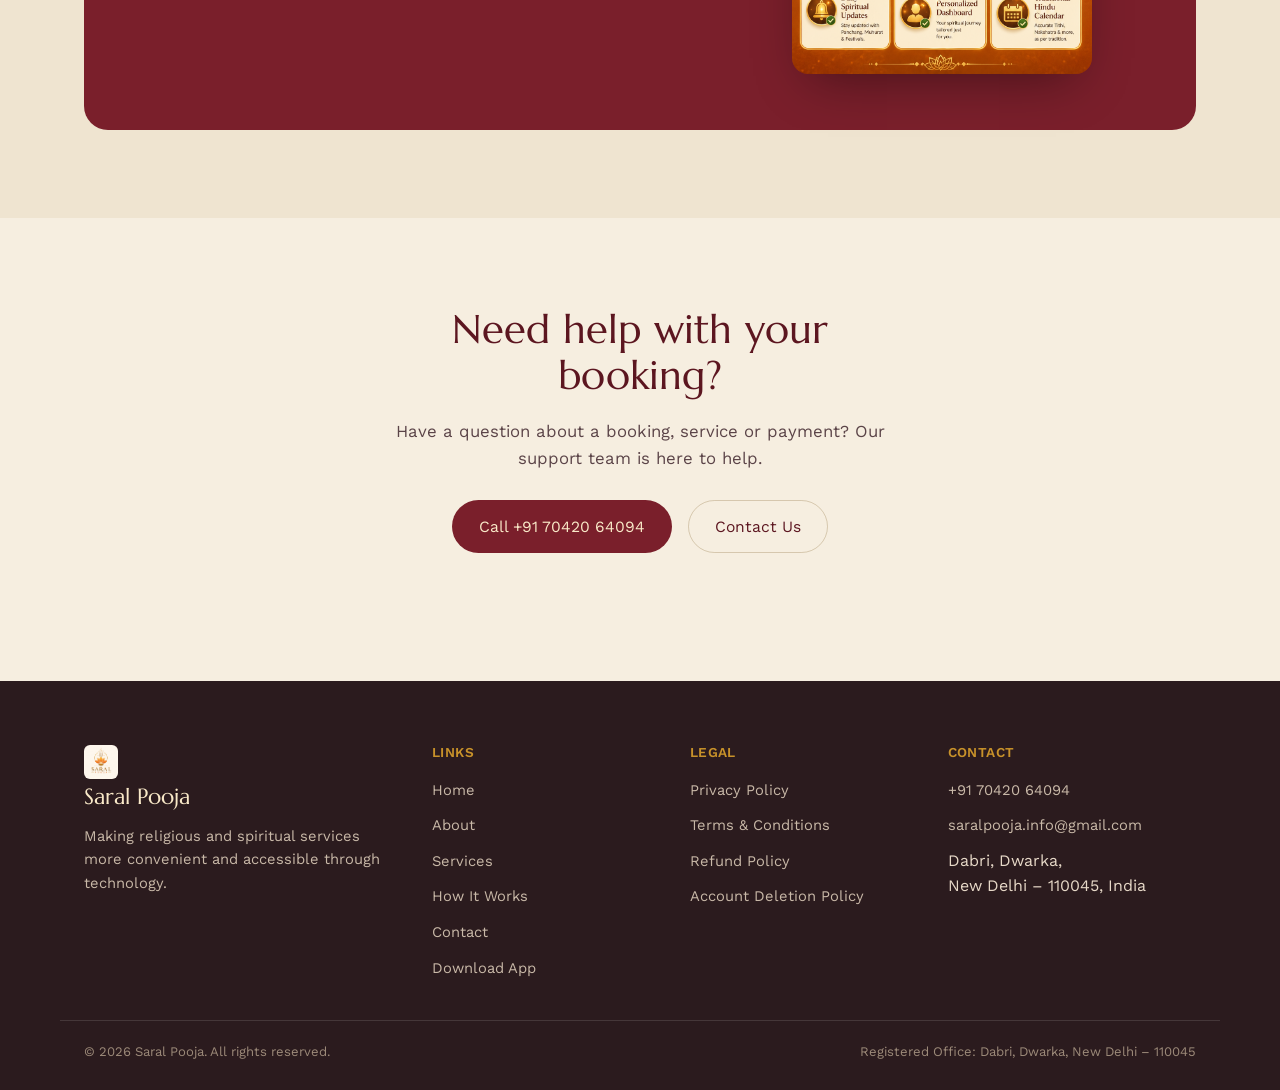
==== commit 81769ecb: "Remove development-phase copy from production site Co-Authored-By: Claude Sonnet 5 <noreply@anthropi" ====
--- a/index.html
+++ b/index.html
@@ -215,7 +215,7 @@
           <h2>Take Saral Pooja with you</h2>
           <p>Discover and manage your spiritual services conveniently through the Saral Pooja mobile app.</p>
           <div class="btn-row">
-            <a href="download.html" class="btn btn-gold">Download on Google Play</a>
+            <a href="download.html" class="btn btn-gold">Learn about the app</a>
           </div>
         </div>
         <div class="cta-art">
--- a/style.css
+++ b/style.css
@@ -450,6 +450,12 @@
   font-family: var(--font-body); font-size: 0.96rem; color: var(--ink);
 }
 .form-field textarea{ min-height: 120px; resize: vertical; }
+.form-field.field-invalid input,
+.form-field.field-invalid textarea,
+.form-field.field-invalid select{
+  border-color: #C0492E;
+  box-shadow: 0 0 0 3px rgba(192,73,46,0.12);
+}
 .form-note{
   font-size:0.85rem; color: var(--brass); font-style: italic; margin-top: 6px;
 }
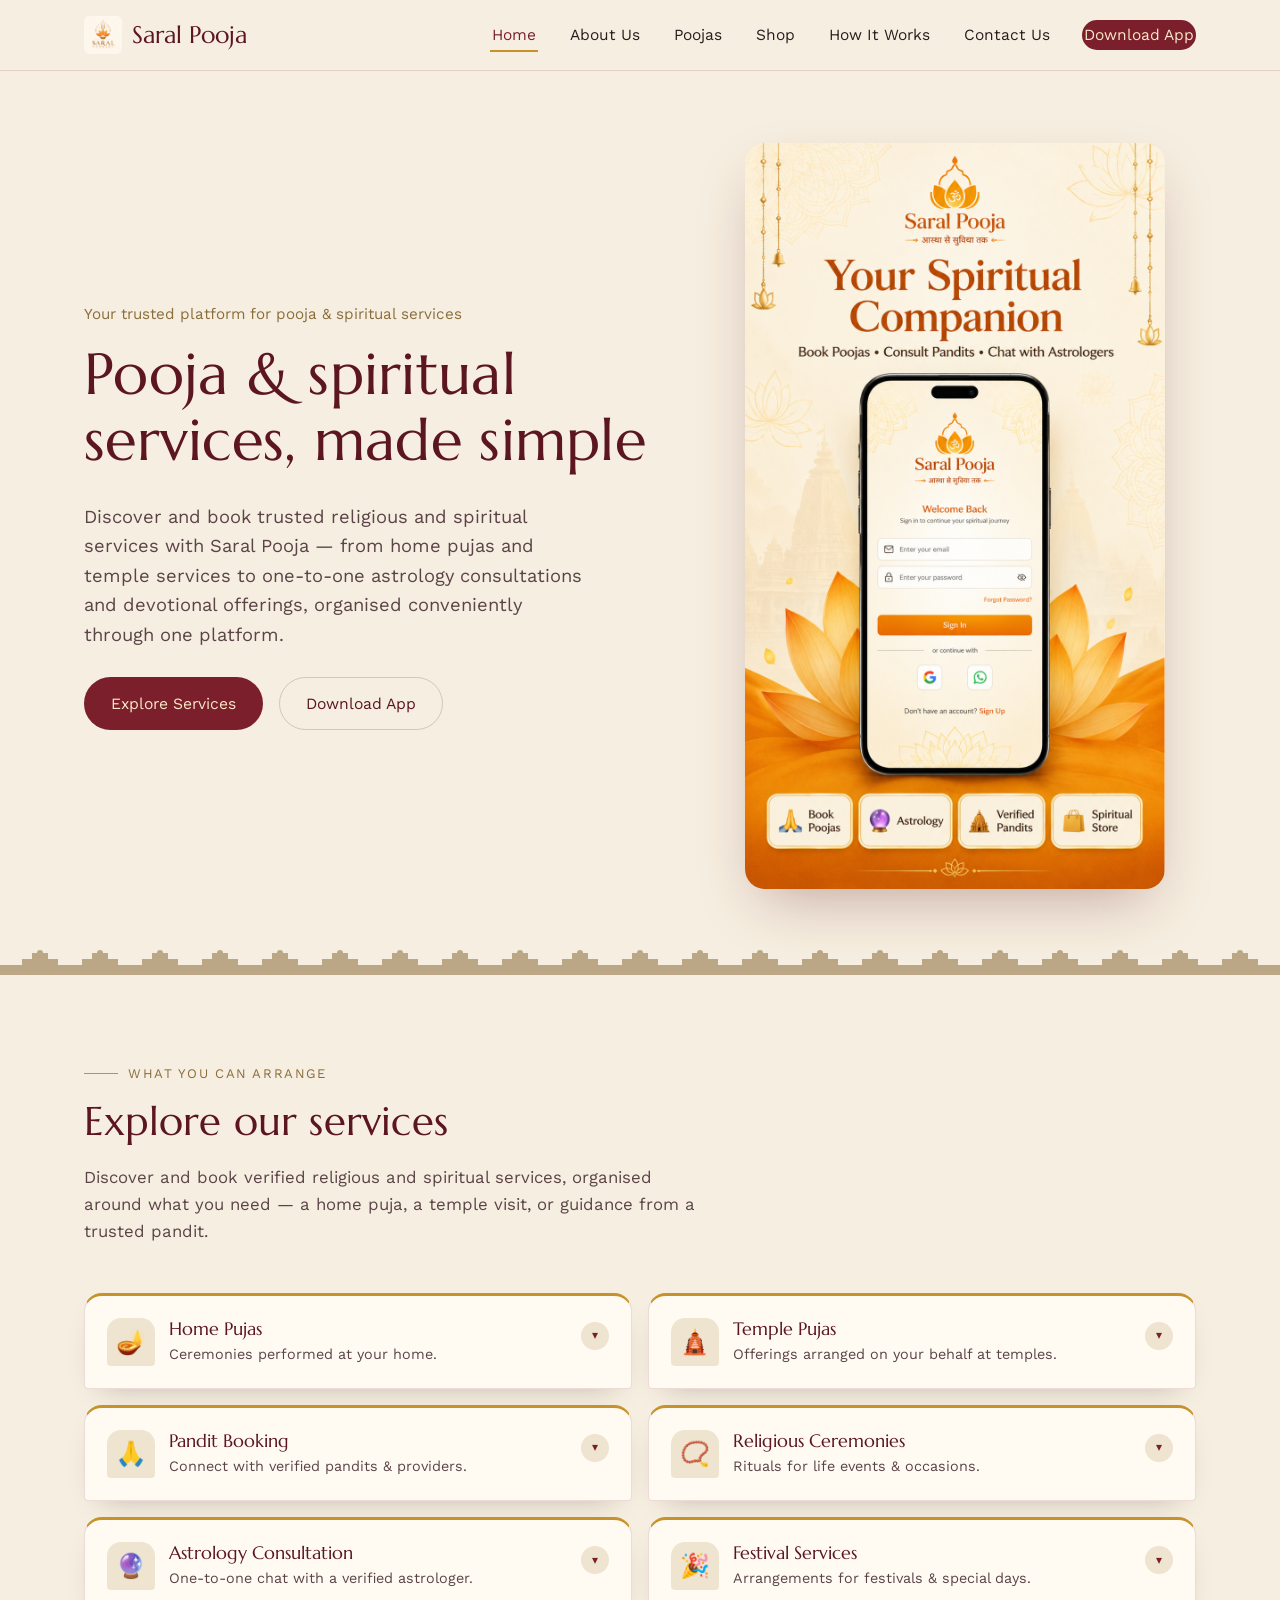
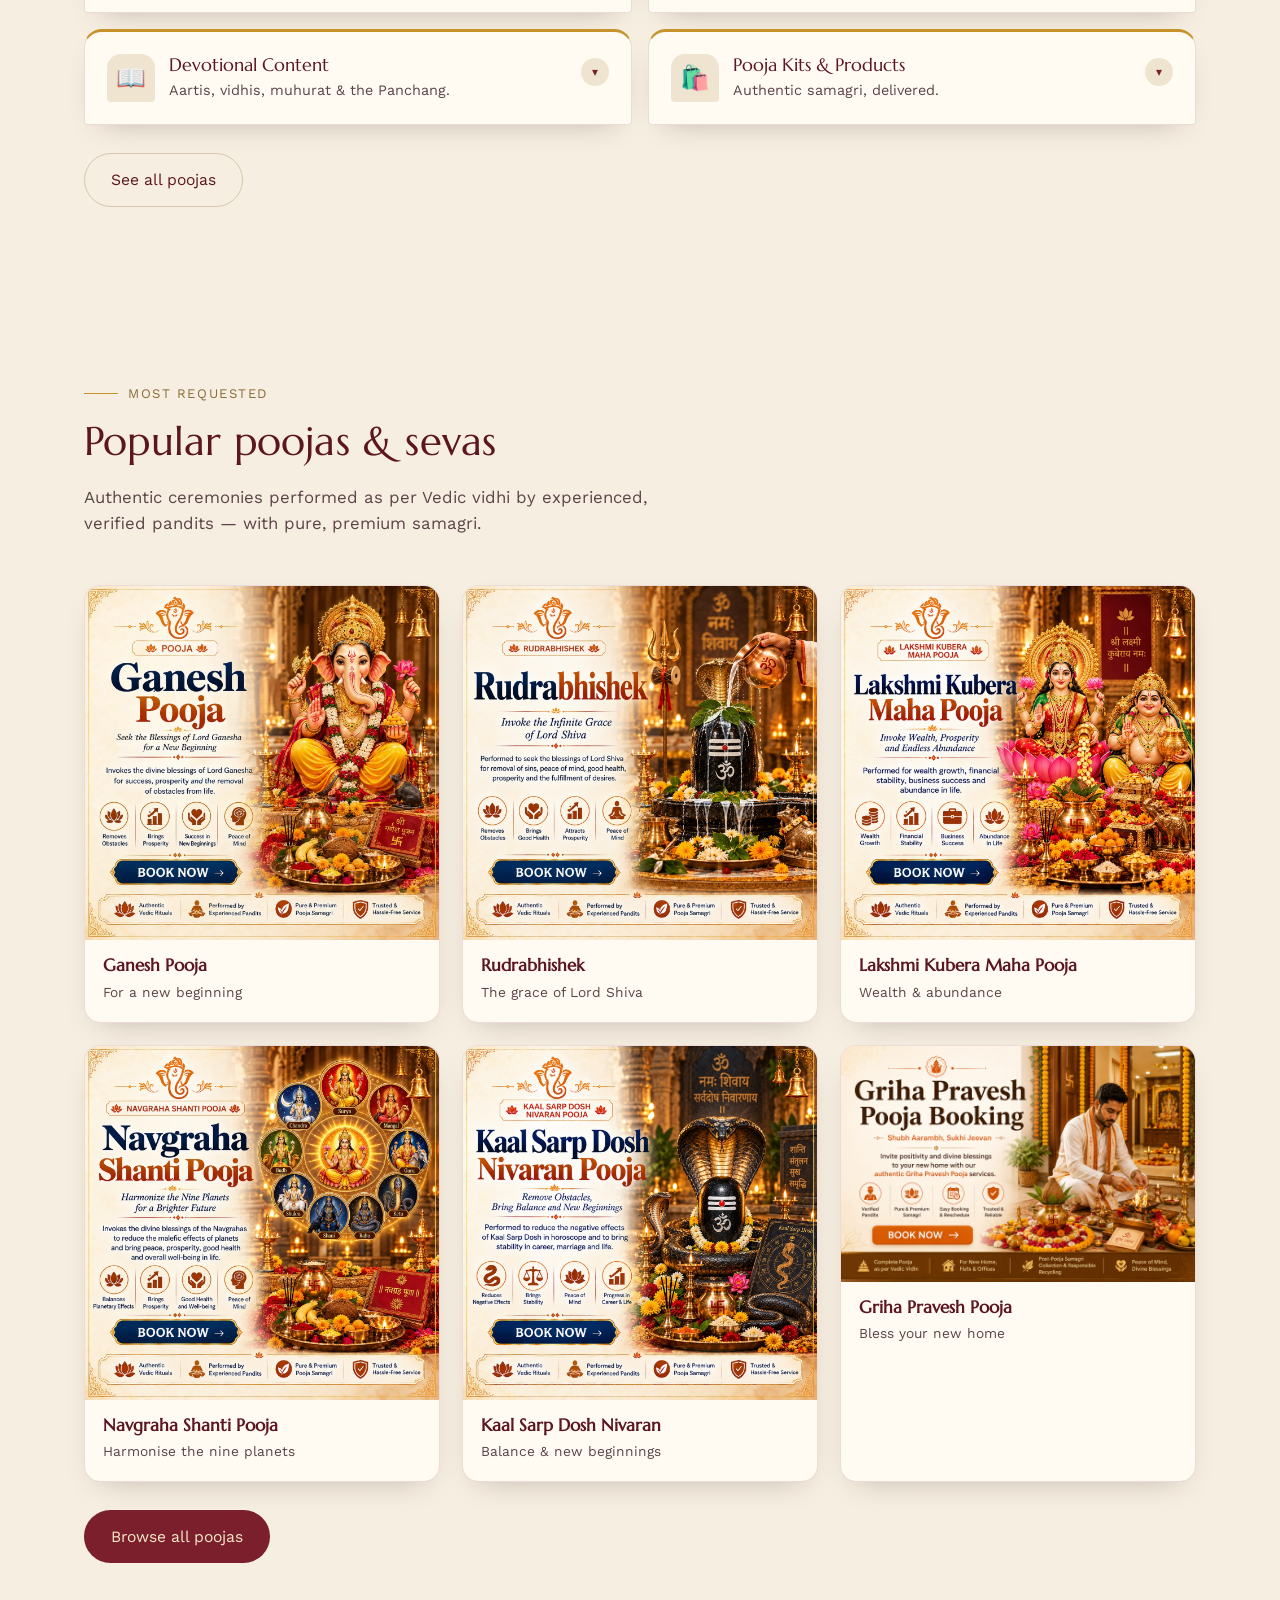
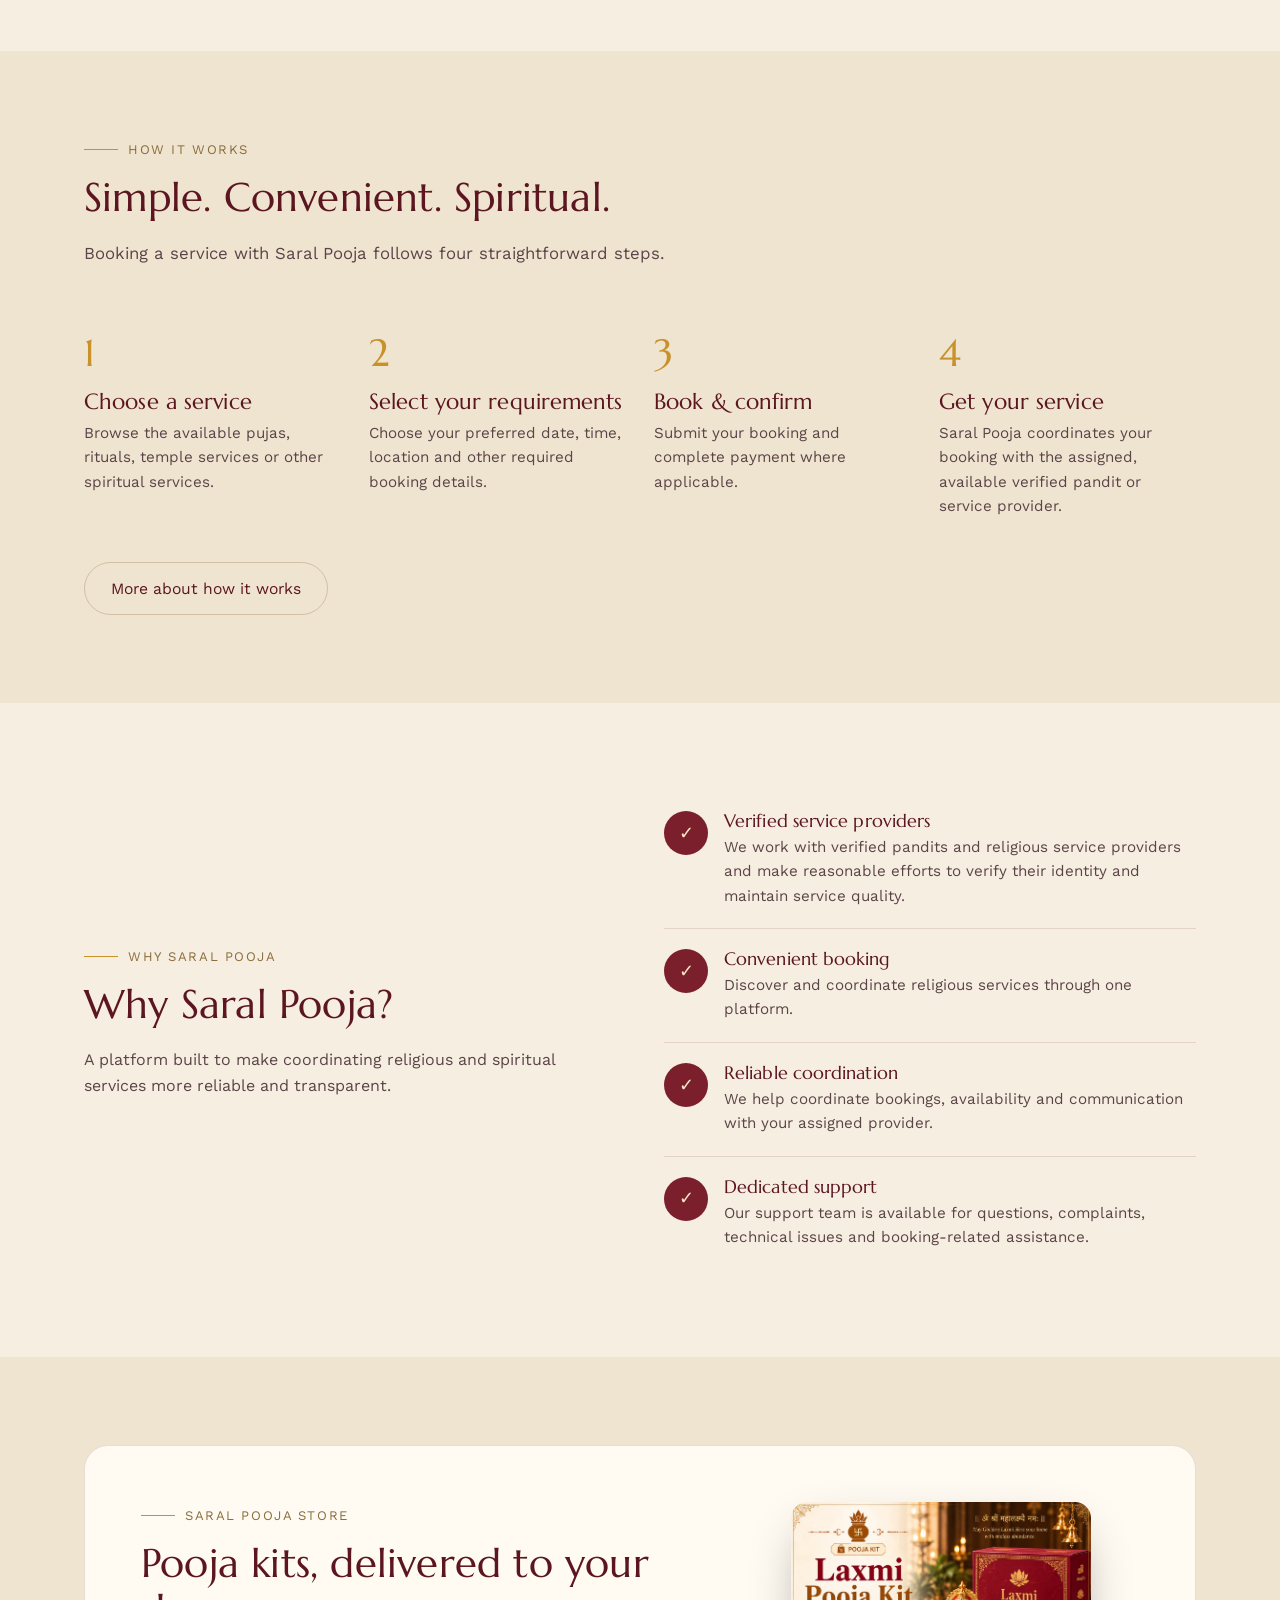
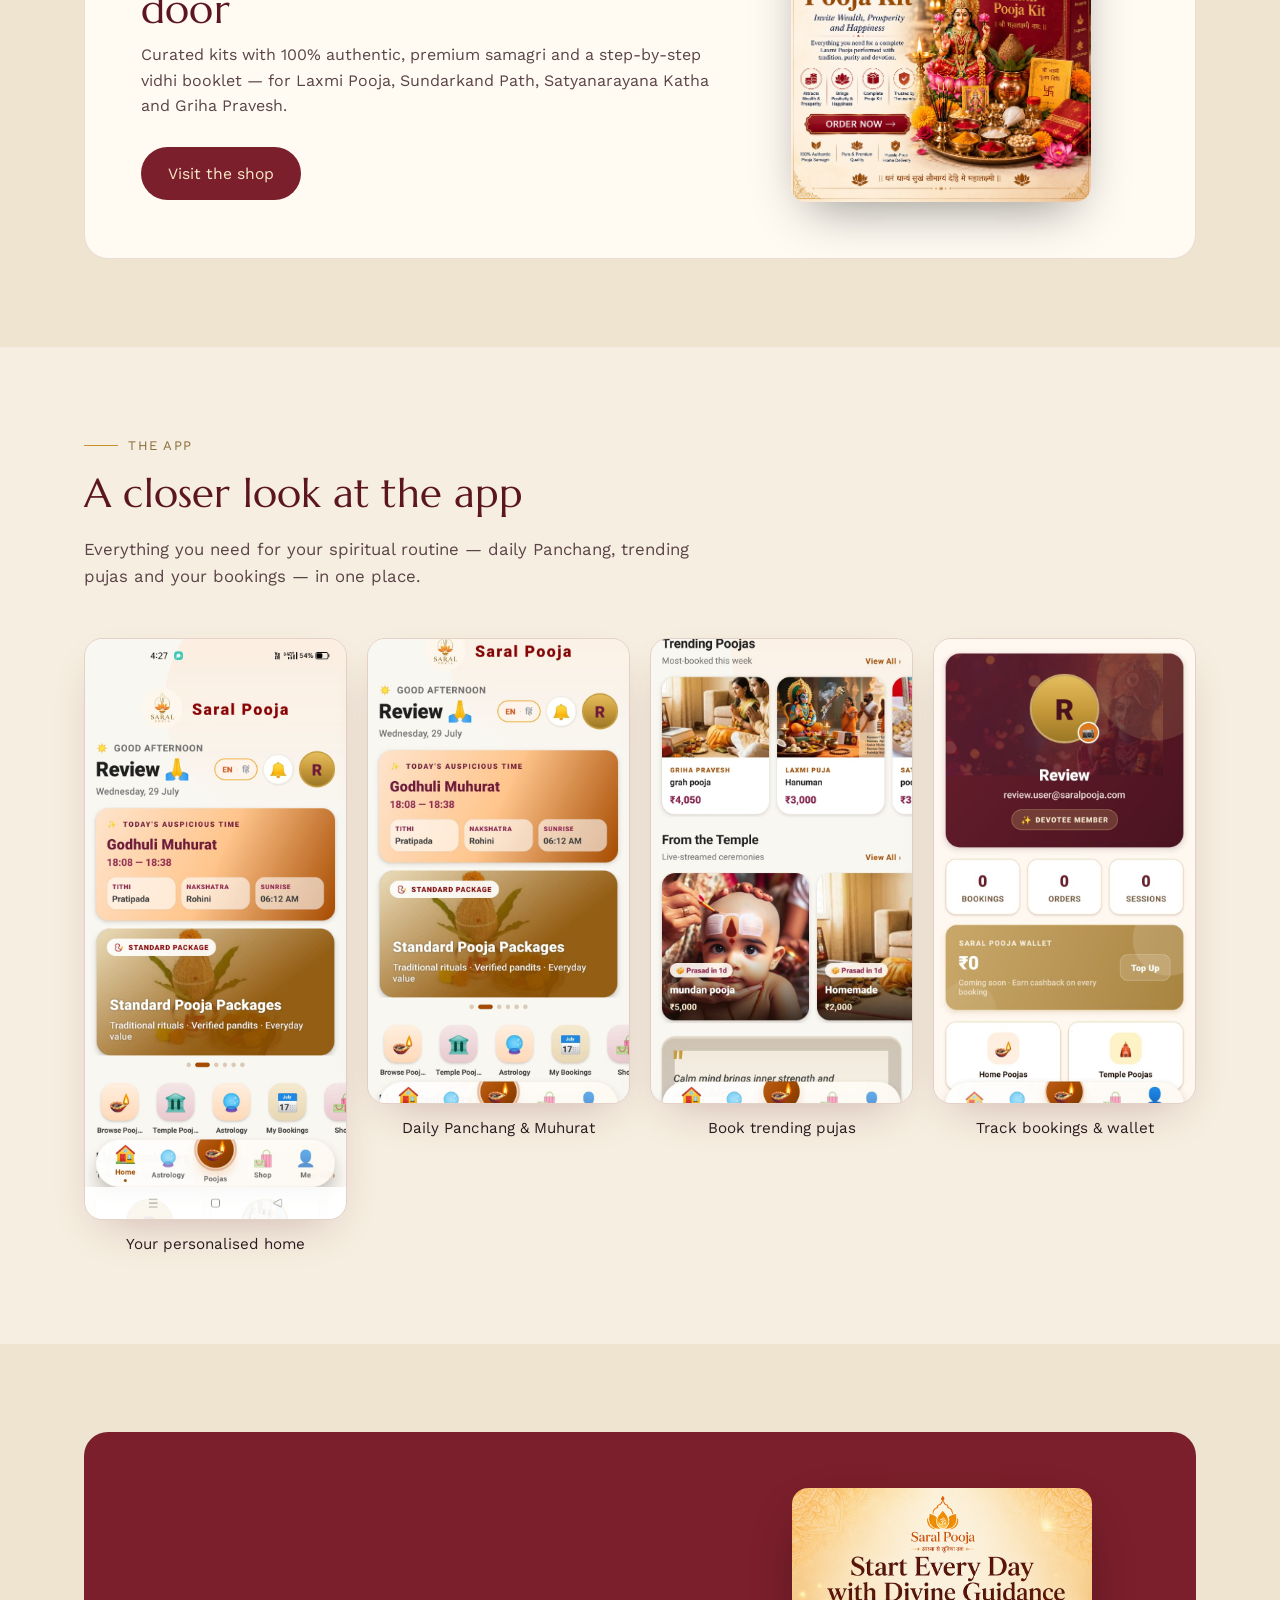
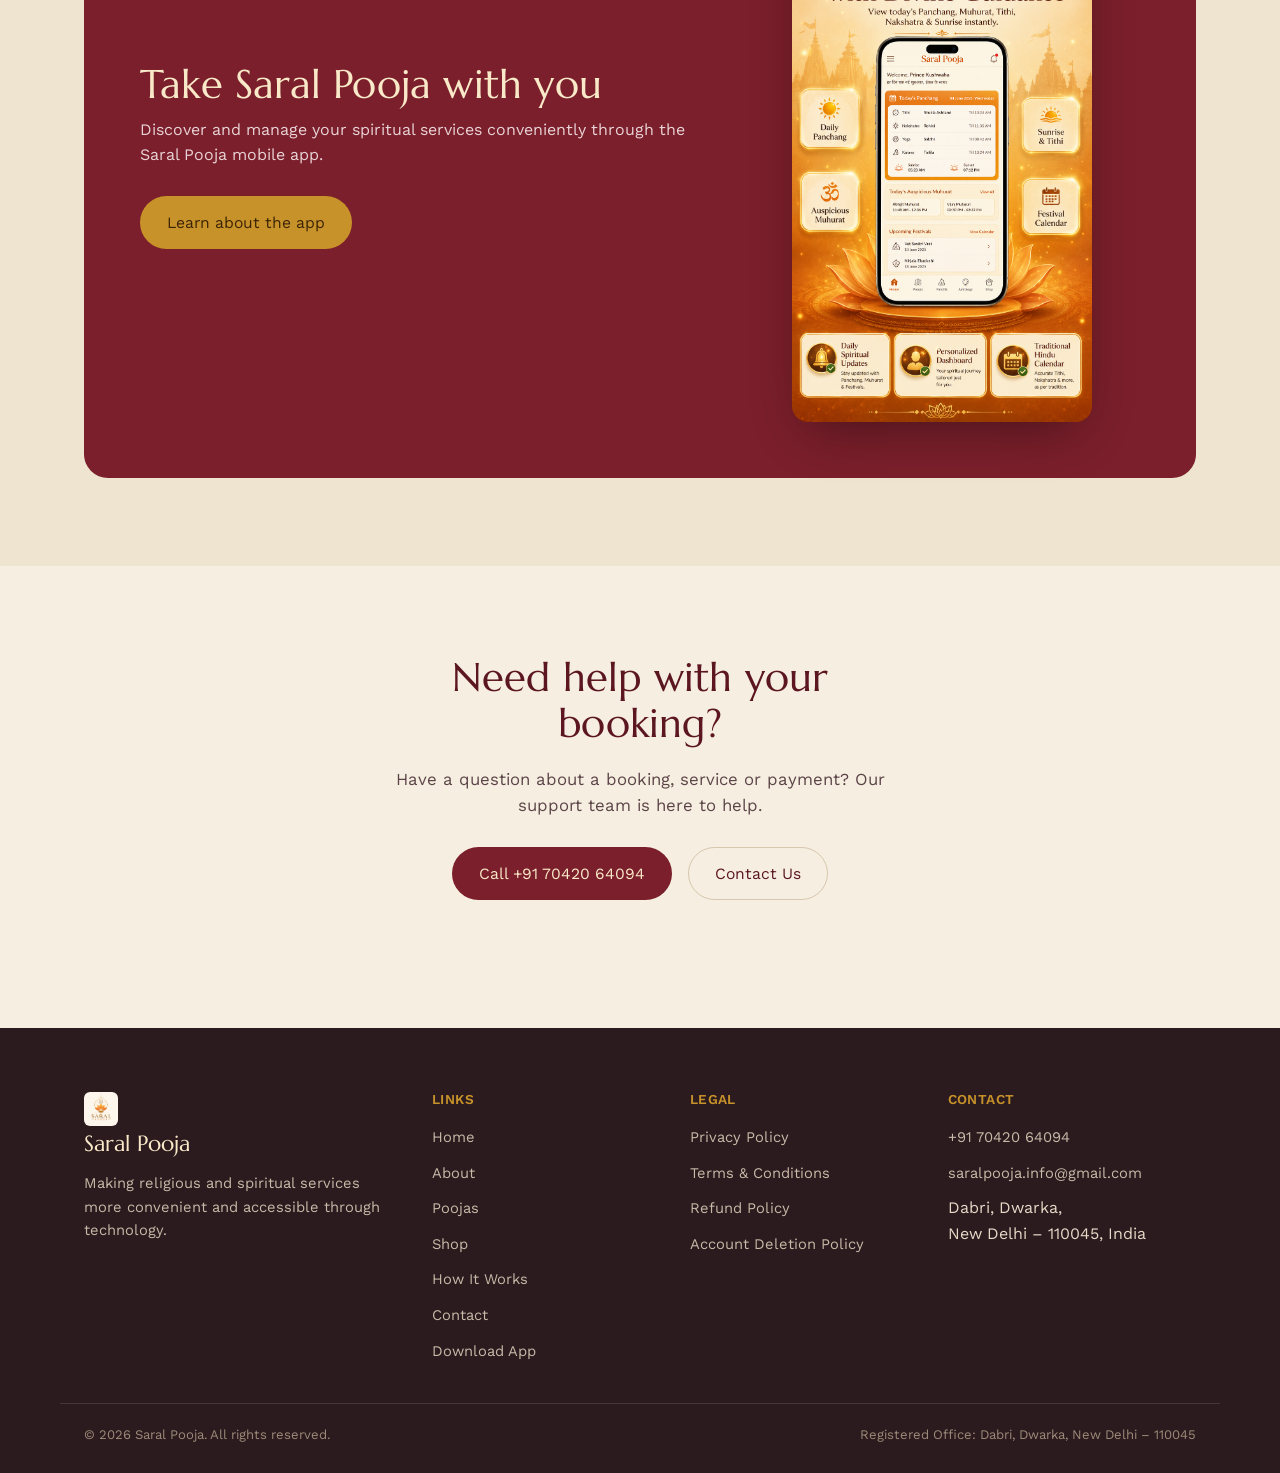
==== commit a069d2f8: "Add pooja catalogue, Shop page and expandable service cards - New Shop page (shop.html) with the fou" ====
--- a/index.html
+++ b/index.html
@@ -24,7 +24,8 @@
     <ul class="nav-links">
       <li><a href="index.html" class="active">Home</a></li>
       <li><a href="about.html">About Us</a></li>
-      <li><a href="services.html">Services</a></li>
+      <li><a href="services.html">Poojas</a></li>
+      <li><a href="shop.html">Shop</a></li>
       <li><a href="how-it-works.html">How It Works</a></li>
       <li><a href="contact.html">Contact Us</a></li>
       <li><a href="download.html" class="nav-cta">Download App</a></li>
@@ -40,7 +41,7 @@
       <div>
         <div class="hero-eyebrow">Your trusted platform for pooja &amp; spiritual services</div>
         <h1>Pooja &amp; spiritual services, made simple</h1>
-        <p class="lede">Discover and book trusted religious and spiritual services with Saral Pooja — from home pujas and temple services to spiritual consultations and devotional offerings, organised conveniently through one platform.</p>
+        <p class="lede">Discover and book trusted religious and spiritual services with Saral Pooja — from home pujas and temple services to one-to-one astrology consultations and devotional offerings, organised conveniently through one platform.</p>
         <div class="btn-row">
           <a href="services.html" class="btn btn-primary">Explore Services</a>
           <a href="download.html" class="btn btn-ghost">Download App</a>
@@ -54,64 +55,210 @@
   </section>
 
   <!-- SERVICES -->
-  <section id="services">
+  <section id="services" class="reveal">
     <div class="container">
       <div class="section-head">
+        <div class="eyebrow">What you can arrange</div>
         <h2>Explore our services</h2>
         <p>Discover and book verified religious and spiritual services, organised around what you need — a home puja, a temple visit, or guidance from a trusted pandit.</p>
       </div>
-      <div class="grid">
-        <div class="card">
-          <span class="icon">🪔</span>
-          <h3>Home Pujas</h3>
-          <p>Religious ceremonies and pujas performed at your home by an appropriate service provider or pandit.</p>
-        </div>
-        <div class="card">
-          <span class="icon">🛕</span>
-          <h3>Temple Pujas</h3>
-          <p>Temple-based pujas and religious offerings that you can arrange through the platform.</p>
-        </div>
-        <div class="card">
-          <span class="icon">🙏</span>
-          <h3>Pandit Booking</h3>
-          <p>Connect with verified pandits and service providers for religious ceremonies and rituals.</p>
-        </div>
-        <div class="card">
-          <span class="icon">📿</span>
-          <h3>Religious Ceremonies</h3>
-          <p>Different religious rituals and ceremonies, depending on availability, location and occasion.</p>
-        </div>
-        <div class="card">
-          <span class="icon">💻</span>
-          <h3>Spiritual Consultations</h3>
-          <p>Online consultations related to your spiritual and religious needs.</p>
-        </div>
-        <div class="card">
-          <span class="icon">🎉</span>
-          <h3>Festival Services</h3>
-          <p>Services and religious arrangements associated with festivals and special occasions.</p>
-        </div>
-        <div class="card">
-          <span class="icon">📖</span>
-          <h3>Devotional Content</h3>
-          <p>Devotional and religious information available through the platform.</p>
-        </div>
-        <div class="card">
-          <span class="icon">🛍️</span>
-          <h3>Religious Products</h3>
-          <p>Religious and devotional products offered through the platform where available.</p>
-        </div>
+      <div class="svc-grid">
+
+        <details class="svc">
+          <summary>
+            <span class="svc-icon" aria-hidden="true">🪔</span>
+            <span class="svc-head">
+              <span class="svc-name">Home Pujas</span>
+              <span class="svc-teaser">Ceremonies performed at your home.</span>
+            </span>
+            <span class="svc-chev" aria-hidden="true">▾</span>
+          </summary>
+          <div class="svc-body">
+            <p>Book a verified pandit to perform a pooja, havan or katha at your home, flat or office — Griha Pravesh, Satyanarayana Katha, Rudrabhishek, Ganesh Pooja and more. Rituals are performed as per Vedic vidhi with pure, premium samagri, and post-pooja samagri can be collected and responsibly recycled.</p>
+            <div class="btn-row">
+              <a href="services.html" class="btn btn-primary">Browse poojas</a>
+            </div>
+            <span class="avail">Subject to location, date and pandit availability.</span>
+          </div>
+        </details>
+
+        <details class="svc">
+          <summary>
+            <span class="svc-icon" aria-hidden="true">🛕</span>
+            <span class="svc-head">
+              <span class="svc-name">Temple Pujas</span>
+              <span class="svc-teaser">Offerings arranged on your behalf at temples.</span>
+            </span>
+            <span class="svc-chev" aria-hidden="true">▾</span>
+          </summary>
+          <div class="svc-body">
+            <p>Have a puja, abhishek or archana performed in your name at a participating temple, without travelling there yourself. Where offered, you may receive confirmation and prasad by post.</p>
+            <div class="btn-row">
+              <a href="services.html" class="btn btn-primary">Browse poojas</a>
+            </div>
+            <span class="avail">Subject to the temple, your location and availability.</span>
+          </div>
+        </details>
+
+        <details class="svc">
+          <summary>
+            <span class="svc-icon" aria-hidden="true">🙏</span>
+            <span class="svc-head">
+              <span class="svc-name">Pandit Booking</span>
+              <span class="svc-teaser">Connect with verified pandits &amp; providers.</span>
+            </span>
+            <span class="svc-chev" aria-hidden="true">▾</span>
+          </summary>
+          <div class="svc-body">
+            <p>Choose a pandit by language, tradition and the ceremony you need. We make reasonable efforts to verify the identity of pandits and service providers on the platform and to maintain service quality.</p>
+            <div class="btn-row">
+              <a href="how-it-works.html" class="btn btn-primary">How booking works</a>
+            </div>
+            <span class="avail">Subject to pandit availability.</span>
+          </div>
+        </details>
+
+        <details class="svc">
+          <summary>
+            <span class="svc-icon" aria-hidden="true">📿</span>
+            <span class="svc-head">
+              <span class="svc-name">Religious Ceremonies</span>
+              <span class="svc-teaser">Rituals for life events &amp; occasions.</span>
+            </span>
+            <span class="svc-chev" aria-hidden="true">▾</span>
+          </summary>
+          <div class="svc-body">
+            <p>Naming ceremonies, mundan, engagement and wedding rituals, anniversaries, shraddh and more — arranged with an appropriate pandit and samagri for the occasion.</p>
+            <div class="btn-row">
+              <a href="contact.html" class="btn btn-primary">Ask about a ceremony</a>
+            </div>
+            <span class="avail">Varies by occasion, location and availability.</span>
+          </div>
+        </details>
+
+        <details class="svc">
+          <summary>
+            <span class="svc-icon" aria-hidden="true">🔮</span>
+            <span class="svc-head">
+              <span class="svc-name">Astrology Consultation</span>
+              <span class="svc-teaser">One-to-one chat with a verified astrologer.</span>
+            </span>
+            <span class="svc-chev" aria-hidden="true">▾</span>
+          </summary>
+          <div class="svc-body">
+            <p>Start a private chat with a verified astrologer and talk for the time you book. Share your birth details and ask about career, marriage, health, finances, doshas and remedies. Sessions are charged for the time you use.</p>
+            <div class="btn-row">
+              <a href="download.html" class="btn btn-primary">Consult in the app</a>
+            </div>
+            <span class="avail">Pay per session · subject to astrologer availability.</span>
+          </div>
+        </details>
+
+        <details class="svc">
+          <summary>
+            <span class="svc-icon" aria-hidden="true">🎉</span>
+            <span class="svc-head">
+              <span class="svc-name">Festival Services</span>
+              <span class="svc-teaser">Arrangements for festivals &amp; special days.</span>
+            </span>
+            <span class="svc-chev" aria-hidden="true">▾</span>
+          </summary>
+          <div class="svc-body">
+            <p>Diwali Laxmi Pujan, Ganesh Chaturthi, Navratri, Satyanarayan Katha on Purnima and other festival poojas — arranged around the festival calendar so you can book ahead of the rush.</p>
+            <div class="btn-row">
+              <a href="services.html" class="btn btn-primary">Browse poojas</a>
+            </div>
+            <span class="avail">Seasonal — availability is tighter around major festivals.</span>
+          </div>
+        </details>
+
+        <details class="svc">
+          <summary>
+            <span class="svc-icon" aria-hidden="true">📖</span>
+            <span class="svc-head">
+              <span class="svc-name">Devotional Content</span>
+              <span class="svc-teaser">Aartis, vidhis, muhurat &amp; the Panchang.</span>
+            </span>
+            <span class="svc-chev" aria-hidden="true">▾</span>
+          </summary>
+          <div class="svc-body">
+            <p>The app shares the daily Panchang, Tithi, Nakshatra and auspicious muhurat, along with aartis, pooja vidhis and the festival calendar. If you'd like to suggest content or partner with us on devotional material, please get in touch through our contact form.</p>
+            <div class="btn-row">
+              <a href="contact.html" class="btn btn-primary">Contact us</a>
+            </div>
+          </div>
+        </details>
+
+        <details class="svc">
+          <summary>
+            <span class="svc-icon" aria-hidden="true">🛍️</span>
+            <span class="svc-head">
+              <span class="svc-name">Pooja Kits &amp; Products</span>
+              <span class="svc-teaser">Authentic samagri, delivered.</span>
+            </span>
+            <span class="svc-chev" aria-hidden="true">▾</span>
+          </summary>
+          <div class="svc-body">
+            <p>Curated pooja kits with 100% authentic, premium samagri and a step-by-step vidhi booklet — for Laxmi Pooja, Sundarkand Path, Satyanarayana Katha and Griha Pravesh. Browse the kits and order from the app.</p>
+            <div class="btn-row">
+              <a href="shop.html" class="btn btn-primary">Visit the shop</a>
+            </div>
+            <span class="avail">Delivery subject to serviceability in your area.</span>
+          </div>
+        </details>
+
       </div>
       <div class="btn-row">
-        <a href="services.html" class="btn btn-ghost">See all services</a>
+        <a href="services.html" class="btn btn-ghost">See all poojas</a>
+      </div>
+    </div>
+  </section>
+
+  <!-- POPULAR POOJAS -->
+  <section class="reveal">
+    <div class="container">
+      <div class="section-head">
+        <div class="eyebrow">Most requested</div>
+        <h2>Popular poojas &amp; sevas</h2>
+        <p>Authentic ceremonies performed as per Vedic vidhi by experienced, verified pandits — with pure, premium samagri.</p>
+      </div>
+      <div class="showcase-grid">
+        <a class="showcase-card" href="services.html">
+          <div class="showcase-frame"><img src="images/home-pooja/img13.jpeg" alt="Ganesh Pooja"></div>
+          <div class="showcase-label"><b>Ganesh Pooja</b><span>For a new beginning</span></div>
+        </a>
+        <a class="showcase-card" href="services.html">
+          <div class="showcase-frame"><img src="images/home-pooja/img12.jpeg" alt="Rudrabhishek"></div>
+          <div class="showcase-label"><b>Rudrabhishek</b><span>The grace of Lord Shiva</span></div>
+        </a>
+        <a class="showcase-card" href="services.html">
+          <div class="showcase-frame"><img src="images/home-pooja/img14.jpeg" alt="Lakshmi Kubera Maha Pooja"></div>
+          <div class="showcase-label"><b>Lakshmi Kubera Maha Pooja</b><span>Wealth &amp; abundance</span></div>
+        </a>
+        <a class="showcase-card" href="services.html">
+          <div class="showcase-frame"><img src="images/temple-pooja/img8.jpeg" alt="Navgraha Shanti Pooja"></div>
+          <div class="showcase-label"><b>Navgraha Shanti Pooja</b><span>Harmonise the nine planets</span></div>
+        </a>
+        <a class="showcase-card" href="services.html">
+          <div class="showcase-frame"><img src="images/temple-pooja/img5.jpeg" alt="Kaal Sarp Dosh Nivaran Pooja"></div>
+          <div class="showcase-label"><b>Kaal Sarp Dosh Nivaran</b><span>Balance &amp; new beginnings</span></div>
+        </a>
+        <a class="showcase-card" href="services.html">
+          <div class="showcase-frame"><img src="images/home-pooja/img8.jpeg" alt="Griha Pravesh Pooja"></div>
+          <div class="showcase-label"><b>Griha Pravesh Pooja</b><span>Bless your new home</span></div>
+        </a>
+      </div>
+      <div class="btn-row">
+        <a href="services.html" class="btn btn-primary">Browse all poojas</a>
       </div>
     </div>
   </section>
 
   <!-- HOW IT WORKS -->
-  <section class="bg-band">
+  <section class="bg-band reveal">
     <div class="container">
       <div class="section-head">
+        <div class="eyebrow">How it works</div>
         <h2>Simple. Convenient. Spiritual.</h2>
         <p>Booking a service with Saral Pooja follows four straightforward steps.</p>
       </div>
@@ -140,9 +287,10 @@
   </section>
 
   <!-- WHY CHOOSE US -->
-  <section>
+  <section class="reveal">
     <div class="container split">
       <div>
+        <div class="eyebrow">Why Saral Pooja</div>
         <h2>Why Saral Pooja?</h2>
         <p>A platform built to make coordinating religious and spiritual services more reliable and transparent.</p>
       </div>
@@ -179,10 +327,30 @@
     </div>
   </section>
 
+  <!-- SHOP STRIP -->
+  <section class="bg-band reveal">
+    <div class="container">
+      <div class="cta-band" style="background:var(--card); color:var(--ink); border:1px solid var(--line);">
+        <div>
+          <div class="eyebrow">Saral Pooja Store</div>
+          <h2 style="color:var(--maroon-dark);">Pooja kits, delivered to your door</h2>
+          <p style="color:var(--ink-soft);">Curated kits with 100% authentic, premium samagri and a step-by-step vidhi booklet — for Laxmi Pooja, Sundarkand Path, Satyanarayana Katha and Griha Pravesh.</p>
+          <div class="btn-row">
+            <a href="shop.html" class="btn btn-primary">Visit the shop</a>
+          </div>
+        </div>
+        <div class="cta-art">
+          <img src="images/shop/img18.jpeg" alt="Laxmi Pooja Kit with samagri thali and offerings" loading="lazy" decoding="async">
+        </div>
+      </div>
+    </div>
+  </section>
+
   <!-- APP SCREENSHOTS -->
-  <section>
+  <section class="reveal">
     <div class="container">
       <div class="section-head">
+        <div class="eyebrow">The app</div>
         <h2>A closer look at the app</h2>
         <p>Everything you need for your spiritual routine — daily Panchang, trending pujas and your bookings — in one place.</p>
       </div>
@@ -208,7 +376,7 @@
   </section>
 
   <!-- APP CTA -->
-  <section class="bg-band">
+  <section class="bg-band reveal">
     <div class="container">
       <div class="cta-band">
         <div>
@@ -226,7 +394,7 @@
   </section>
 
   <!-- CONTACT CTA -->
-  <section>
+  <section class="reveal">
     <div class="container">
       <div class="section-head" style="margin:0 auto; text-align:center; max-width:520px;">
         <h2>Need help with your booking?</h2>
@@ -252,7 +420,8 @@
       <ul>
         <li><a href="index.html">Home</a></li>
         <li><a href="about.html">About</a></li>
-        <li><a href="services.html">Services</a></li>
+        <li><a href="services.html">Poojas</a></li>
+        <li><a href="shop.html">Shop</a></li>
         <li><a href="how-it-works.html">How It Works</a></li>
         <li><a href="contact.html">Contact</a></li>
         <li><a href="download.html">Download App</a></li>
--- a/style.css
+++ b/style.css
@@ -164,7 +164,7 @@
 .nav-toggle.open::before{ transform: rotate(45deg); }
 .nav-toggle.open::after{ transform: rotate(-45deg) translateY(0); top:-2px; }
 
-@media (max-width: 860px){
+@media (max-width: 960px){
   .nav-toggle{ display:flex; }
   .nav-links{
     position:absolute; top:100%; left:0; right:0;
@@ -512,3 +512,254 @@
   background: var(--sandstone-2); color: var(--brass); border:1px solid var(--line-soft);
   margin-bottom: 14px;
 }
+
+/* =========================================================
+   SECTION EYEBROW — small gold-ruled label above headings
+   ========================================================= */
+.eyebrow{
+  display:flex; align-items:center; gap:10px;
+  font-size: 0.82rem; letter-spacing: 0.12em; text-transform: uppercase;
+  color: var(--brass); margin-bottom: 14px;
+}
+.eyebrow::before{
+  content:""; width: 34px; height: 1px; background: var(--gold); flex-shrink:0;
+}
+.section-head.center{ margin-left:auto; margin-right:auto; text-align:center; }
+.section-head.center .eyebrow{ justify-content:center; }
+
+/* =========================================================
+   POOJA CATALOGUE — expandable detail cards (native <details>)
+   ========================================================= */
+.pooja-group{ margin-bottom: 56px; }
+.pooja-group:last-child{ margin-bottom: 0; }
+.pooja-group > h2{ margin-bottom: 6px; }
+.pooja-group > .group-note{ font-size: 0.95rem; color: var(--brass); margin-bottom: 26px; }
+
+.pooja-list{ display:flex; flex-direction:column; gap: 16px; max-width: 900px; }
+
+.pooja{
+  background: var(--card);
+  border: 1px solid var(--line);
+  border-left: 3px solid var(--gold);
+  border-radius: 6px 16px 16px 6px;
+  box-shadow: var(--shadow);
+  overflow: hidden;
+  transition: border-color .2s ease, box-shadow .2s ease;
+}
+.pooja[open]{ box-shadow: 0 24px 50px -24px rgba(43,27,30,0.45); }
+.pooja:hover{ border-left-color: var(--maroon); }
+
+.pooja > summary{
+  display:flex; align-items:center; gap: 18px;
+  padding: 16px 20px; cursor: pointer;
+  list-style: none;
+}
+.pooja > summary::-webkit-details-marker{ display:none; }
+.pooja > summary:focus-visible{ outline: 2px solid var(--gold); outline-offset: -3px; }
+
+.pooja-thumb{
+  width: 84px; height: 84px; flex-shrink:0;
+  border-radius: 10px; object-fit: cover; object-position: right center;
+  border: 1px solid var(--line);
+}
+.pooja-sum-text{ flex: 1; min-width: 0; }
+.pooja-name{
+  display:block; font-family: var(--font-display); color: var(--maroon-dark);
+  font-size: 1.15rem; line-height: 1.2; margin-bottom: 3px;
+}
+.pooja-teaser{
+  display:block; font-size: 0.92rem; color: var(--ink-soft);
+  overflow: hidden; text-overflow: ellipsis; white-space: nowrap;
+}
+.pooja-chev{
+  flex-shrink:0; width: 30px; height: 30px; border-radius: 50%;
+  display:flex; align-items:center; justify-content:center;
+  background: var(--sandstone-2); color: var(--maroon);
+  font-size: 0.8rem; transition: transform .25s ease, background .2s ease;
+}
+.pooja[open] .pooja-chev{ transform: rotate(180deg); background: var(--gold-light); }
+
+.pooja-detail{
+  display:grid; grid-template-columns: 300px 1fr; gap: 28px;
+  padding: 6px 20px 26px; align-items:start;
+  border-top: 1px solid var(--line);
+  margin-top: 2px;
+}
+.pooja-detail-media{ margin: 18px 0 0; }
+.pooja-detail-media img{
+  width: 100%; border-radius: 12px; border: 1px solid var(--line);
+  box-shadow: 0 14px 30px -18px rgba(43,27,30,0.4);
+}
+.pooja-detail-body{ padding-top: 18px; }
+.pooja-detail-body > p:first-child{ margin-top: 0; }
+.pooja-detail-body h4{
+  font-family: var(--font-body); font-weight: 600; font-size: 0.8rem;
+  letter-spacing: 0.06em; text-transform: uppercase; color: var(--brass);
+  margin: 20px 0 10px;
+}
+.pooja-benefits{
+  list-style: none; margin: 0 0 6px; padding: 0;
+  display:grid; grid-template-columns: 1fr 1fr; gap: 8px 20px;
+}
+.pooja-benefits li{
+  position: relative; padding-left: 22px; font-size: 0.92rem; color: var(--ink-soft);
+}
+.pooja-benefits li::before{
+  content:"✦"; position:absolute; left: 0; top: 1px; color: var(--gold); font-size: 0.85rem;
+}
+.pooja-detail .btn-row{ margin-top: 22px; }
+.pooja-detail .avail{
+  display:block; margin-top: 14px; font-size: 0.82rem; color: var(--brass); font-style: italic;
+}
+
+@media (max-width: 680px){
+  .pooja-detail{ grid-template-columns: 1fr; gap: 4px; }
+  .pooja-benefits{ grid-template-columns: 1fr; }
+  .pooja > summary{ gap: 14px; padding: 14px 16px; }
+  .pooja-thumb{ width: 64px; height: 64px; }
+  .pooja-name{ font-size: 1.05rem; }
+}
+
+/* =========================================================
+   POOJA SHOWCASE — homepage visual gallery
+   ========================================================= */
+.showcase-grid{
+  display:grid; gap: 22px;
+  grid-template-columns: repeat(3, 1fr);
+}
+@media (max-width: 900px){ .showcase-grid{ grid-template-columns: repeat(2, 1fr); } }
+@media (max-width: 540px){ .showcase-grid{ grid-template-columns: 1fr; } }
+
+.showcase-card{
+  display:block;
+  background: var(--card);
+  border: 1px solid var(--line);
+  border-radius: 16px;
+  overflow: hidden;
+  box-shadow: var(--shadow);
+  transition: transform .18s ease, box-shadow .18s ease;
+}
+.showcase-card:hover{
+  transform: translateY(-4px);
+  box-shadow: 0 24px 50px -22px rgba(43,27,30,0.45);
+}
+.showcase-frame{ overflow: hidden; background: var(--sandstone-2); }
+.showcase-frame img{
+  width: 100%; height: auto; display: block;
+  transition: transform .5s ease;
+}
+.showcase-card:hover .showcase-frame img{ transform: scale(1.03); }
+.showcase-label{ padding: 15px 18px 17px; }
+.showcase-label b{
+  display:block; font-family: var(--font-display); color: var(--maroon-dark);
+  font-size: 1.08rem; line-height: 1.2; margin-bottom: 3px;
+}
+.showcase-label span{ font-size: 0.86rem; color: var(--ink-soft); }
+
+/* =========================================================
+   SHOP / POOJA KITS
+   ========================================================= */
+.shop-grid{
+  display:grid; gap: 28px;
+  grid-template-columns: repeat(2, 1fr);
+}
+@media (max-width: 760px){ .shop-grid{ grid-template-columns: 1fr; } }
+
+.kit-card{
+  background: var(--card);
+  border: 1px solid var(--line);
+  border-top: 3px solid var(--gold);
+  border-radius: var(--radius-arch);
+  overflow: hidden;
+  box-shadow: var(--shadow);
+  display:flex; flex-direction: column;
+}
+.kit-card .kit-media{ background: var(--sandstone-2); }
+.kit-card .kit-media img{ width: 100%; height: auto; }
+.kit-body{ padding: 24px; display:flex; flex-direction:column; flex:1; }
+.kit-body h3{ margin-bottom: 8px; }
+.kit-body p{ font-size: 0.95rem; }
+.kit-body h4{
+  font-family: var(--font-body); font-weight: 600; font-size: 0.78rem;
+  letter-spacing: 0.06em; text-transform: uppercase; color: var(--brass);
+  margin: 14px 0 8px;
+}
+.kit-includes{ list-style:none; margin:0 0 18px; padding:0; }
+.kit-includes li{
+  position:relative; padding-left: 20px; font-size: 0.9rem; color: var(--ink-soft);
+  margin-bottom: 5px;
+}
+.kit-includes li::before{
+  content:"✓"; position:absolute; left:0; color: var(--gold); font-weight:700;
+}
+.kit-body .btn-row{ margin-top: auto; }
+
+/* =========================================================
+   SERVICE CARDS — expandable (native <details>) in a grid
+   ========================================================= */
+.svc-grid{
+  display:grid; gap: 16px;
+  grid-template-columns: repeat(2, 1fr);
+  align-items: start;
+}
+@media (max-width: 720px){ .svc-grid{ grid-template-columns: 1fr; } }
+
+.svc{
+  background: var(--card);
+  border: 1px solid var(--line);
+  border-top: 3px solid var(--gold);
+  border-radius: var(--radius-arch);
+  box-shadow: var(--shadow);
+  overflow: hidden;
+  transition: box-shadow .2s ease;
+}
+.svc[open]{ box-shadow: 0 22px 46px -24px rgba(43,27,30,0.45); }
+
+.svc > summary{
+  display:flex; align-items:flex-start; gap: 14px;
+  padding: 22px; cursor: pointer; list-style: none;
+}
+.svc > summary::-webkit-details-marker{ display:none; }
+.svc > summary:focus-visible{ outline: 2px solid var(--gold); outline-offset: -3px; }
+
+.svc-icon{
+  flex-shrink:0; font-size: 1.5rem;
+  width: 48px; height: 48px;
+  display:flex; align-items:center; justify-content:center;
+  background: var(--sandstone-2);
+  border-radius: 14px 14px 4px 4px;
+}
+.svc-head{ flex: 1; min-width: 0; }
+.svc-name{
+  display:block; font-family: var(--font-display); color: var(--maroon-dark);
+  font-size: 1.15rem; line-height: 1.2; margin-bottom: 3px;
+}
+.svc-teaser{ display:block; font-size: 0.9rem; color: var(--ink-soft); }
+.svc-chev{
+  flex-shrink:0; width: 28px; height: 28px; border-radius: 50%;
+  display:flex; align-items:center; justify-content:center;
+  background: var(--sandstone-2); color: var(--maroon);
+  font-size: 0.75rem; margin-top: 4px;
+  transition: transform .25s ease, background .2s ease;
+}
+.svc[open] .svc-chev{ transform: rotate(180deg); background: var(--gold-light); }
+
+.svc-body{ padding: 0 22px 22px; }
+.svc-body > p:first-child{ margin-top: 0; }
+.svc-body p{ font-size: 0.95rem; }
+.svc-body .btn-row{ margin-top: 14px; }
+.svc-body .avail{
+  display:block; margin-top: 10px; font-size: 0.82rem; color: var(--brass); font-style: italic;
+}
+
+/* =========================================================
+   SCROLL REVEAL — subtle, opt-in via JS, motion-safe
+   ========================================================= */
+html.js-reveal .reveal{
+  opacity: 0; transform: translateY(18px);
+  transition: opacity .7s cubic-bezier(.2,.6,.2,1), transform .7s cubic-bezier(.2,.6,.2,1);
+}
+html.js-reveal .reveal.in{ opacity: 1; transform: none; }
+@media (prefers-reduced-motion: reduce){
+  html.js-reveal .reveal{ opacity: 1; transform: none; transition: none; }
+}
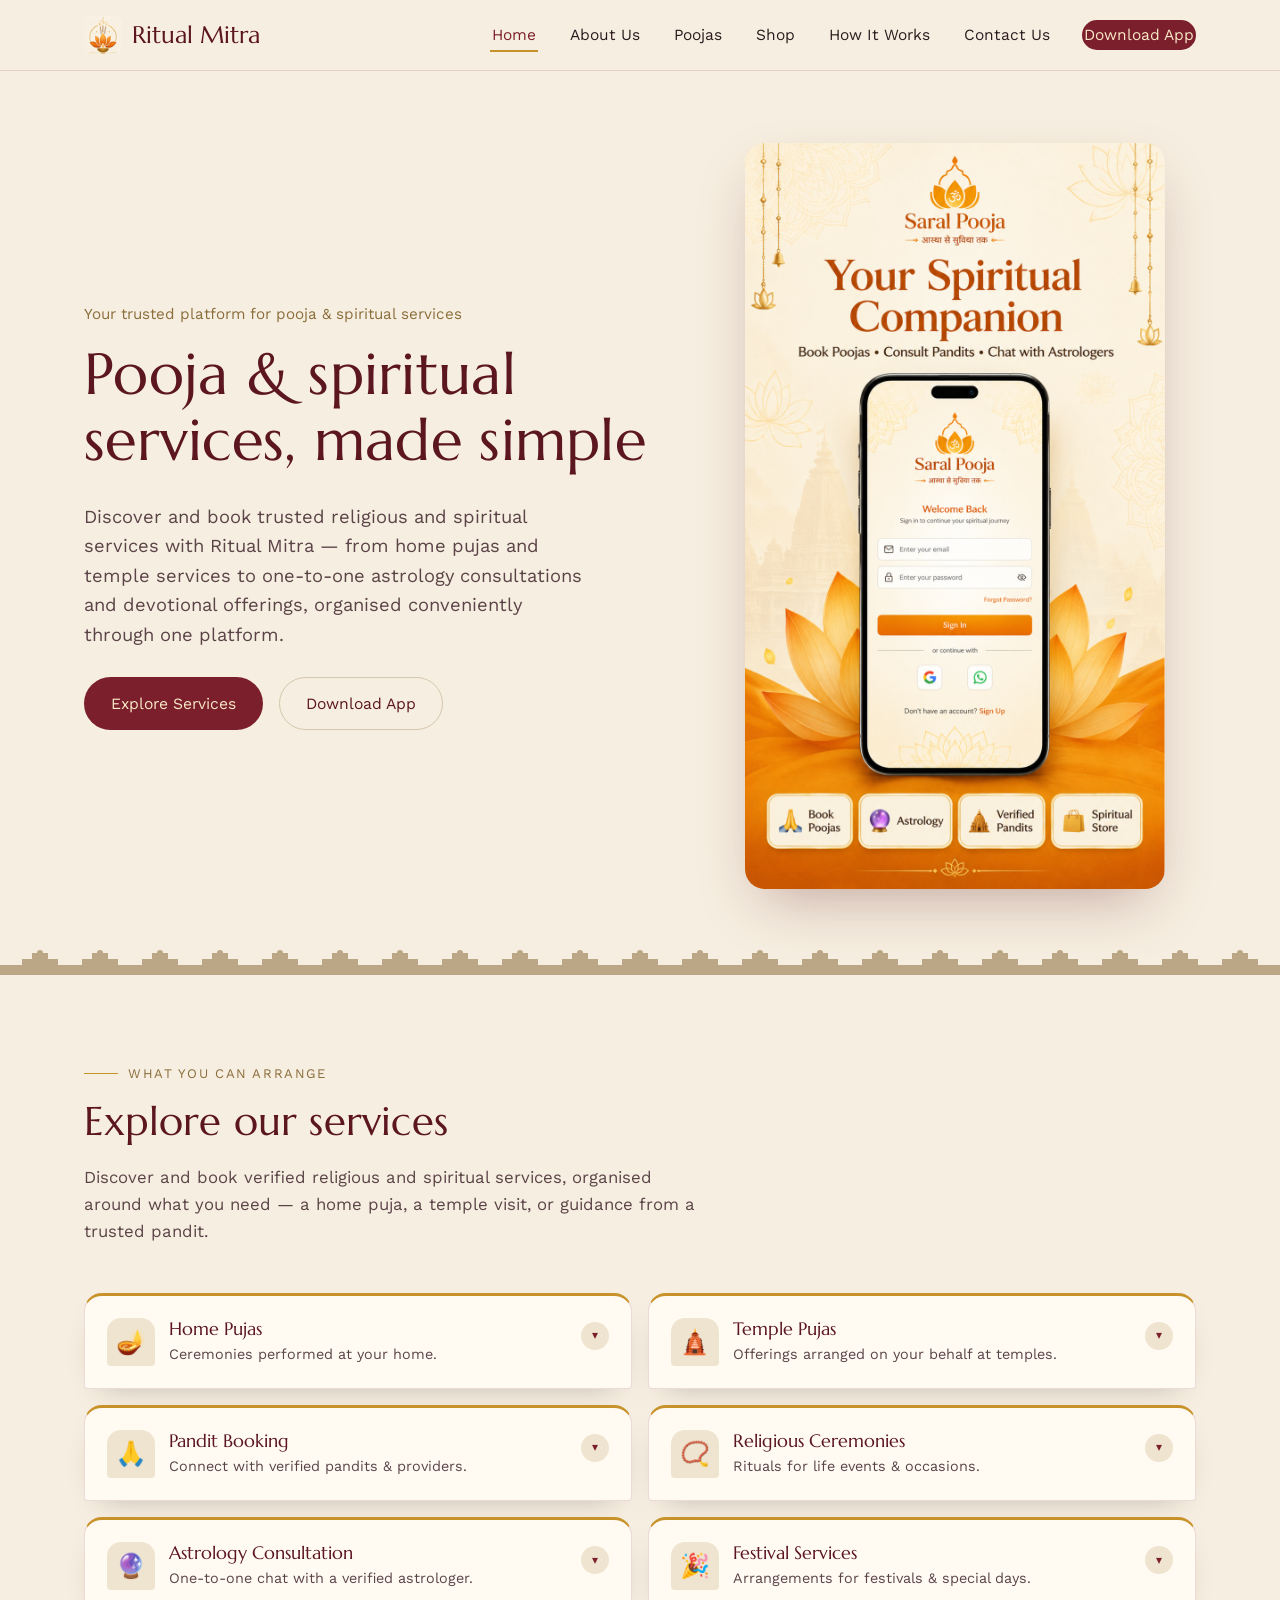
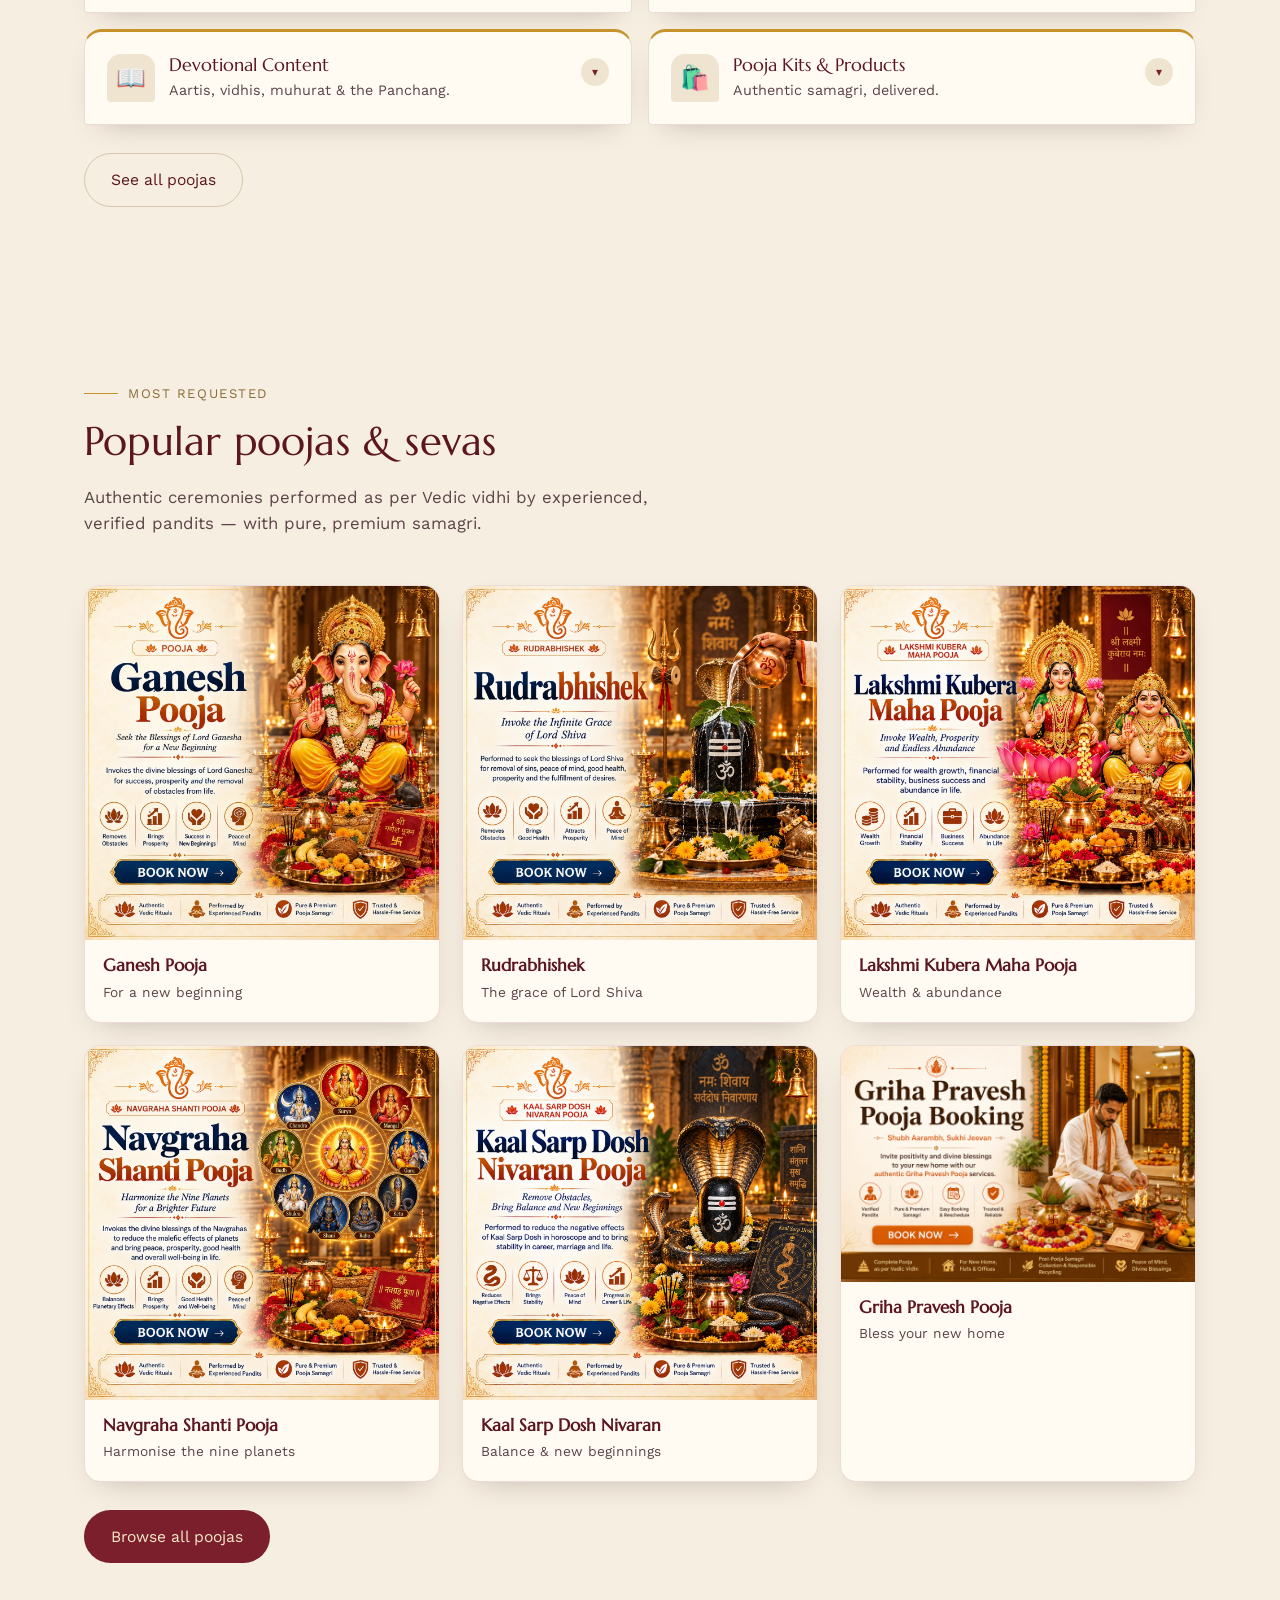
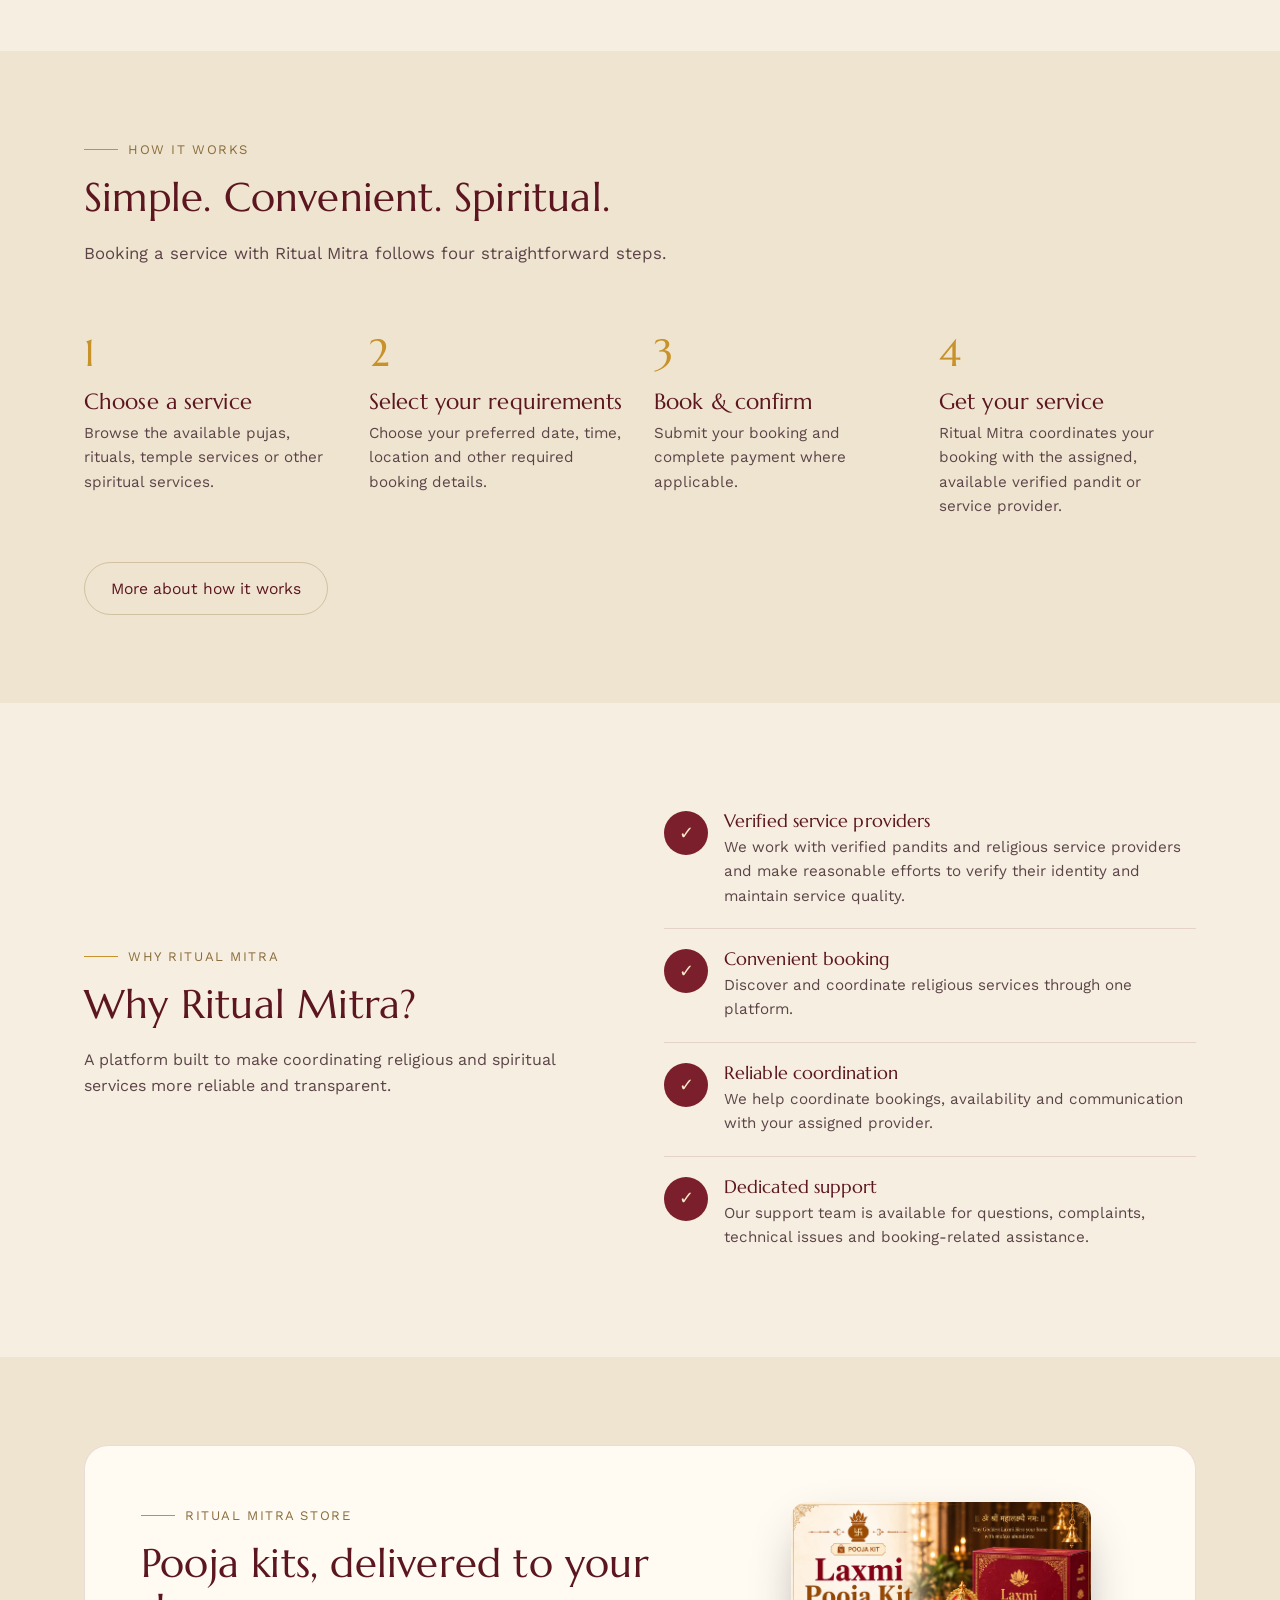
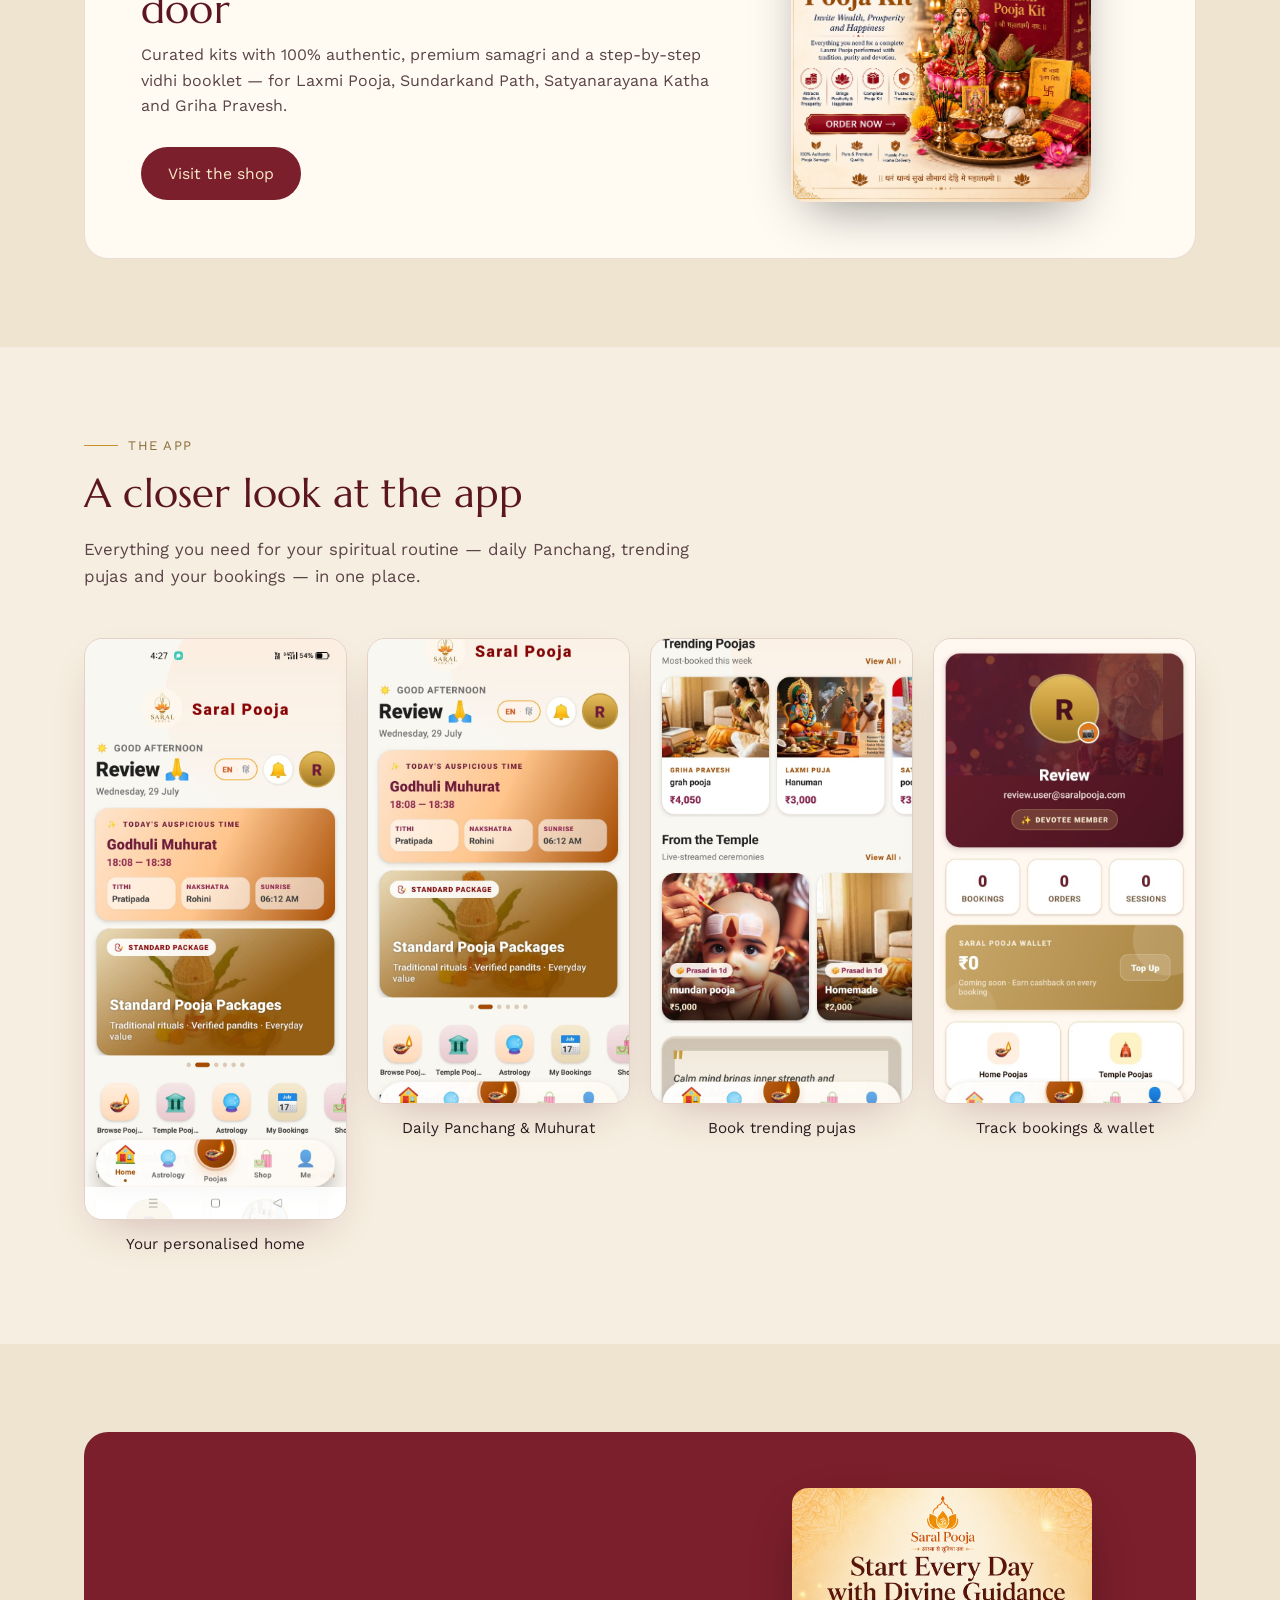
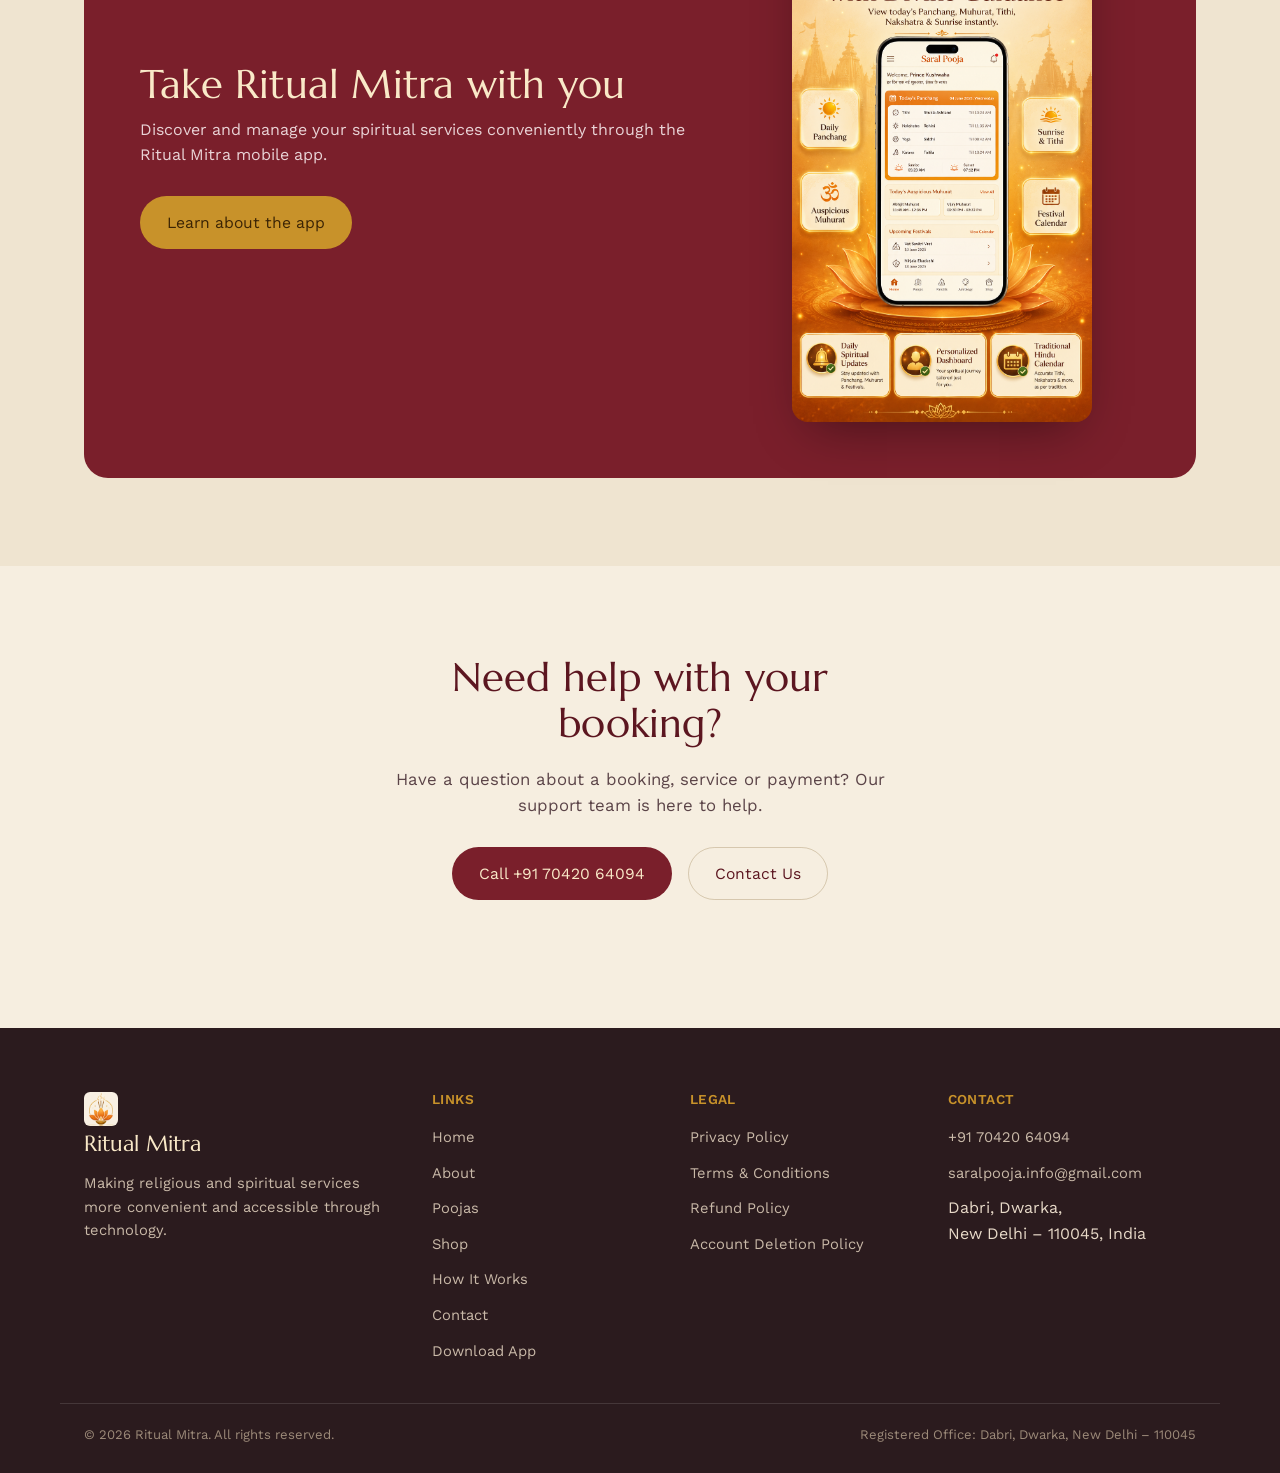
==== commit b2e6791d: "Rebrand from Saral Pooja to Ritual Mitra - Replace brand name across all pages, legal pages, scripts" ====
--- a/index.html
+++ b/index.html
@@ -3,13 +3,13 @@
 <head>
 <meta charset="UTF-8">
 <meta name="viewport" content="width=device-width, initial-scale=1.0">
-<title>Saral Pooja — Pooja &amp; Spiritual Services, Made Simple</title>
-<meta name="description" content="Saral Pooja makes it simple to discover and book religious and spiritual services with verified pandits and service providers.">
+<title>Ritual Mitra — Pooja &amp; Spiritual Services, Made Simple</title>
+<meta name="description" content="Ritual Mitra makes it simple to discover and book religious and spiritual services with verified pandits and service providers.">
 <link rel="preconnect" href="https://fonts.googleapis.com">
 <link rel="preconnect" href="https://fonts.gstatic.com" crossorigin>
 <link href="https://fonts.googleapis.com/css2?family=Marcellus&family=Work+Sans:wght@400;500;600;700&display=swap" rel="stylesheet">
 <link rel="stylesheet" href="style.css">
-<link rel="icon" type="image/png" href="images/sarallogo.png">
+<link rel="icon" type="image/png" href="images/ritualmitra-icon.png">
 </head>
 <body>
 <a class="skip-link" href="#main">Skip to content</a>
@@ -17,8 +17,8 @@
 <header class="site-header">
   <nav class="nav">
     <a href="index.html" class="brand">
-      <img src="images/sarallogo.png" alt="Saral Pooja logo">
-      Saral Pooja
+      <img src="images/ritualmitra-icon.png" alt="Ritual Mitra logo">
+      Ritual Mitra
     </a>
     <button class="nav-toggle" aria-label="Toggle navigation" aria-expanded="false"><span></span></button>
     <ul class="nav-links">
@@ -41,14 +41,14 @@
       <div>
         <div class="hero-eyebrow">Your trusted platform for pooja &amp; spiritual services</div>
         <h1>Pooja &amp; spiritual services, made simple</h1>
-        <p class="lede">Discover and book trusted religious and spiritual services with Saral Pooja — from home pujas and temple services to one-to-one astrology consultations and devotional offerings, organised conveniently through one platform.</p>
+        <p class="lede">Discover and book trusted religious and spiritual services with Ritual Mitra — from home pujas and temple services to one-to-one astrology consultations and devotional offerings, organised conveniently through one platform.</p>
         <div class="btn-row">
           <a href="services.html" class="btn btn-primary">Explore Services</a>
           <a href="download.html" class="btn btn-ghost">Download App</a>
         </div>
       </div>
       <div class="hero-art">
-        <img src="images/grpahicimge2.png" alt="Saral Pooja — your spiritual companion: book poojas, consult pandits, chat with astrologers">
+        <img src="images/grpahicimge2.png" alt="Ritual Mitra — your spiritual companion: book poojas, consult pandits, chat with astrologers">
       </div>
     </div>
     <div class="temple-divider" aria-hidden="true"></div>
@@ -260,7 +260,7 @@
       <div class="section-head">
         <div class="eyebrow">How it works</div>
         <h2>Simple. Convenient. Spiritual.</h2>
-        <p>Booking a service with Saral Pooja follows four straightforward steps.</p>
+        <p>Booking a service with Ritual Mitra follows four straightforward steps.</p>
       </div>
       <div class="steps">
         <div class="step">
@@ -277,7 +277,7 @@
         </div>
         <div class="step">
           <h3>Get your service</h3>
-          <p>Saral Pooja coordinates your booking with the assigned, available verified pandit or service provider.</p>
+          <p>Ritual Mitra coordinates your booking with the assigned, available verified pandit or service provider.</p>
         </div>
       </div>
       <div class="btn-row">
@@ -290,8 +290,8 @@
   <section class="reveal">
     <div class="container split">
       <div>
-        <div class="eyebrow">Why Saral Pooja</div>
-        <h2>Why Saral Pooja?</h2>
+        <div class="eyebrow">Why Ritual Mitra</div>
+        <h2>Why Ritual Mitra?</h2>
         <p>A platform built to make coordinating religious and spiritual services more reliable and transparent.</p>
       </div>
       <div>
@@ -332,7 +332,7 @@
     <div class="container">
       <div class="cta-band" style="background:var(--card); color:var(--ink); border:1px solid var(--line);">
         <div>
-          <div class="eyebrow">Saral Pooja Store</div>
+          <div class="eyebrow">Ritual Mitra Store</div>
           <h2 style="color:var(--maroon-dark);">Pooja kits, delivered to your door</h2>
           <p style="color:var(--ink-soft);">Curated kits with 100% authentic, premium samagri and a step-by-step vidhi booklet — for Laxmi Pooja, Sundarkand Path, Satyanarayana Katha and Griha Pravesh.</p>
           <div class="btn-row">
@@ -380,8 +380,8 @@
     <div class="container">
       <div class="cta-band">
         <div>
-          <h2>Take Saral Pooja with you</h2>
-          <p>Discover and manage your spiritual services conveniently through the Saral Pooja mobile app.</p>
+          <h2>Take Ritual Mitra with you</h2>
+          <p>Discover and manage your spiritual services conveniently through the Ritual Mitra mobile app.</p>
           <div class="btn-row">
             <a href="download.html" class="btn btn-gold">Learn about the app</a>
           </div>
@@ -412,7 +412,7 @@
 <footer class="site-footer">
   <div class="container footer-grid">
     <div>
-      <div class="footer-brand"><img src="images/sarallogo.png" alt="">Saral Pooja</div>
+      <div class="footer-brand"><img src="images/ritualmitra-icon.png" alt="">Ritual Mitra</div>
       <p>Making religious and spiritual services more convenient and accessible through technology.</p>
     </div>
     <div>
@@ -446,7 +446,7 @@
     </div>
   </div>
   <div class="footer-bottom">
-    <span>© 2026 Saral Pooja. All rights reserved.</span>
+    <span>© 2026 Ritual Mitra. All rights reserved.</span>
     <span>Registered Office: Dabri, Dwarka, New Delhi – 110045</span>
   </div>
 </footer>
--- a/style.css
+++ b/style.css
@@ -1,5 +1,5 @@
 /* =========================================================
-   SARAL POOJA — Stylesheet
+   RITUAL MITRA — Stylesheet
    Design language: temple sandstone + sindoor + marigold brass.
    Headings: Marcellus (carved, architectural serif)
    Body: Work Sans (clean, modern, highly legible)
@@ -313,6 +313,9 @@
 @media (max-width: 860px){ .steps{ grid-template-columns: repeat(2,1fr);} }
 @media (max-width: 560px){ .steps{ grid-template-columns: 1fr;} }
 
+.steps.steps-2{ grid-template-columns: 1fr 1fr; margin-top: 8px; }
+@media (max-width: 620px){ .steps.steps-2{ grid-template-columns: 1fr; } }
+
 .step{ position:relative; padding-top: 8px; }
 .step::before{
   counter-increment: step;
@@ -612,12 +615,20 @@
   display:block; margin-top: 14px; font-size: 0.82rem; color: var(--brass); font-style: italic;
 }
 
+@media (max-width: 820px){
+  .pooja-detail{ grid-template-columns: 1fr; gap: 4px; }
+  .pooja-detail-media{ max-width: 420px; }
+}
 @media (max-width: 680px){
-  .pooja-detail{ grid-template-columns: 1fr; gap: 4px; }
+  .pooja-detail{ padding: 4px 16px 22px; }
+  .pooja-detail-media{ margin-top: 14px; }
+  .pooja-detail-body{ padding-top: 14px; }
   .pooja-benefits{ grid-template-columns: 1fr; }
   .pooja > summary{ gap: 14px; padding: 14px 16px; }
   .pooja-thumb{ width: 64px; height: 64px; }
   .pooja-name{ font-size: 1.05rem; }
+  .svc > summary{ padding: 18px; }
+  .svc-body{ padding: 0 18px 18px; }
 }
 
 /* =========================================================
